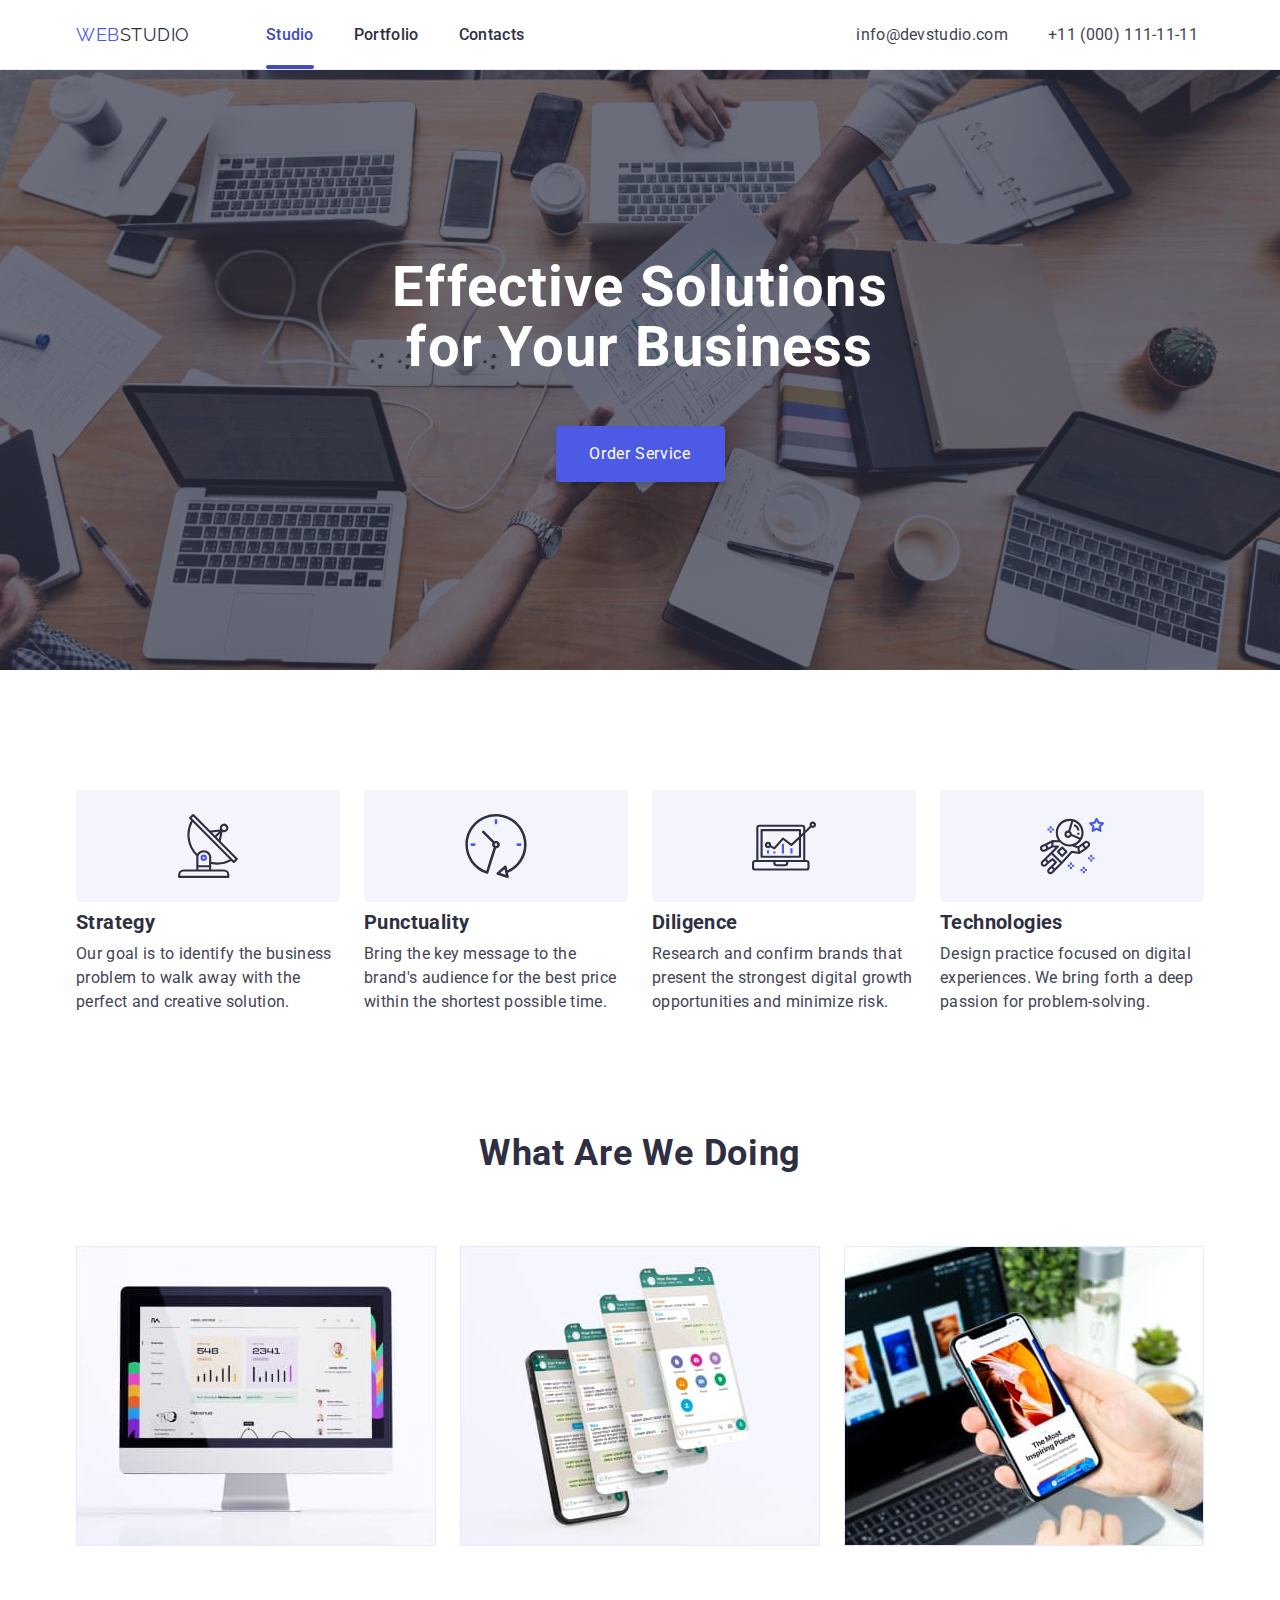
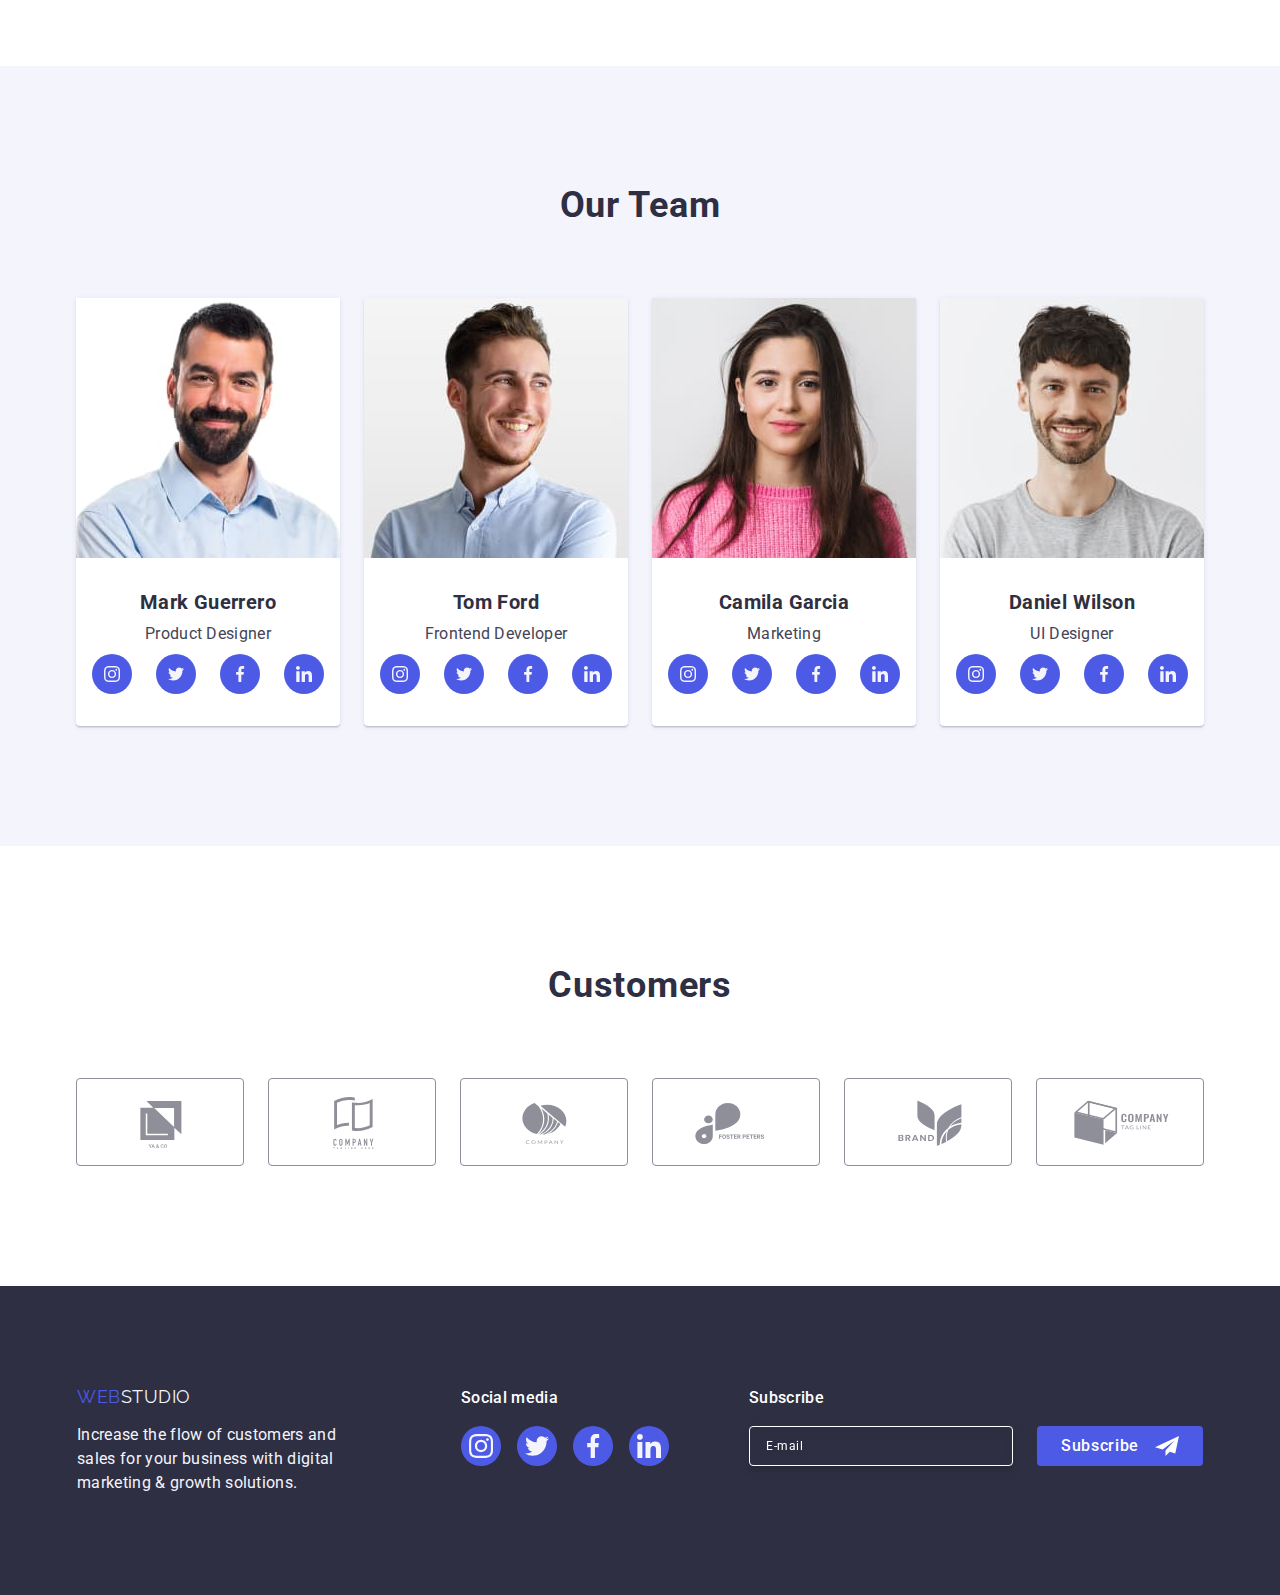
==== index.html @ f53c6451 "Initial commit" ====
<!DOCTYPE html>
<html lang="en">
  <head>
    <meta charset="UTF-8" />
    <meta http-equiv="X-UA-Compatible" content="IE=edge" />
    <meta name="viewport" content="width=device-width, initial-scale=1.0" />
    <title>Web-studio</title>
    <link rel="preconnect" href="https://fonts.googleapis.com" />
    <link rel="preconnect" href="https://fonts.gstatic.com" crossorigin />
    <link
      href="https://fonts.googleapis.com/css2?family=Raleway:wght@800&family=Roboto:wght@400;500;700;900&display=swap"
      rel="stylesheet"
    />
    <link
      rel="stylesheet"
      href="https://cdnjs.cloudflare.com/ajax/libs/modern-normalize/2.0.0/modern-normalize.min.css"
    />
    <link rel="stylesheet" href="./css/styles.css" />
    <link rel="stylesheet" href="./js/modal.js" />
  </head>

  <body>
    <!-- header -->
    <header class="page-header">
      <div class="container header-container">
        <nav class="menu">
          <a class="link logo" href="./index.html"
            >Web<span class="logo-part">Studio</span></a
          >
          <ul class="list navigation">
            <li>
              <a class="link menu-nav studio-line" href="./index.html"
                >Studio</a
              >
            </li>
            <li>
              <a class="link menu-nav" href="./portfolio.html">Portfolio</a>
            </li>
            <li><a class="link menu-nav" href="">Contacts</a></li>
          </ul>
        </nav>
        <address>
          <ul class="list contacts">
            <li>
              <a class="link contact-item" href="mailto:info@devstudio.com"
                >info@devstudio.com</a
              >
            </li>
            <li>
              <a class="link contact-item" href="tel:+110001111111">
                +11 (000) 111-11-11</a
              >
            </li>
          </ul>
        </address>
      </div>
    </header>

    <!-- main -->
    <main>
      <!-- section hero -->
      <section class="hero">
        <div class="container hero-container">
          <h1 class="hero-title">Effective Solutions for Your Business</h1>
          <button class="button" type="button" data-modal-open>
            Order Service
          </button>
        </div>
      </section>

      <!-- section 1 -->
      <section class="section">
        <div class="container">
          <h2 class="features-main-title" hidden>Features</h2>
          <ul class="list features-list">
            <li class="item">
              <div class="icon-features-list">
                <svg
                  class="icon-features"
                  width="64"
                  height="64"
                  aria-label="antenna"
                >
                  <use href="./images/icons.svg#icon-antenna"></use>
                </svg>
              </div>
              <h3 class="features-title">Strategy</h3>
              <p class="features-descr">
                Our goal is to identify the business problem to walk away with
                the perfect and creative solution.
              </p>
            </li>
            <li class="item">
              <div class="icon-features-list">
                <svg
                  class="icon-features"
                  width="64"
                  height="64"
                  aria-label="clock"
                >
                  <use href="./images/icons.svg#icon-clock"></use>
                </svg>
              </div>
              <h3 class="features-title">Punctuality</h3>
              <p class="features-descr">
                Bring the key message to the brand's audience for the best price
                within the shortest possible time.
              </p>
            </li>
            <li class="item">
              <div class="icon-features-list">
                <svg
                  class="icon-features"
                  width="64"
                  height="64"
                  aria-label="diagram"
                >
                  <use href="./images/icons.svg#icon-diagram"></use>
                </svg>
              </div>
              <h3 class="features-title">Diligence</h3>
              <p class="features-descr">
                Research and confirm brands that present the strongest digital
                growth opportunities and minimize risk.
              </p>
            </li>
            <li class="item">
              <div class="icon-features-list">
                <svg
                  class="icon-features"
                  width="64"
                  height="64"
                  aria-label="astronaut"
                >
                  <use href="./images/icons.svg#icon-astronaut"></use>
                </svg>
              </div>
              <h3 class="features-title">Technologies</h3>
              <p class="features-descr">
                Design practice focused on digital experiences. We bring forth a
                deep passion for problem-solving.
              </p>
            </li>
          </ul>
        </div>
      </section>

      <!-- section 2 -->
      <section class="wawd">
        <div class="container">
          <h2 class="wawd-title">What are we doing</h2>
          <ul class="list wawd-list">
            <li class="wawd-item">
              <img
                src="./images/wawd-1.jpg"
                alt="Desktop sites"
                width="360"
                height="300"
              />
            </li>
            <li class="wawd-item">
              <img
                src="./images/wawd-2.jpg"
                alt="Mobile applications"
                width="360"
                height="300"
              />
            </li>
            <li class="wawd-item">
              <img
                src="./images/wawd-3.jpg"
                alt="Mobile sites"
                width="360"
                height="300"
              />
            </li>
          </ul>
        </div>
      </section>

      <!-- section 3 -->
      <section class="our-team section">
        <div class="container">
          <h2 class="our-team-title">Our Team</h2>
          <ul class="list our-team-list">
            <li class="our-team-item">
              <img
                src="./images/ot-1.jpg"
                alt="Mark Guerrero"
                width="264"
                height="260"
              />
              <div class="our-team-card">
                <h3 class="our-team-name">Mark Guerrero</h3>
                <p class="our-team-work">Product Designer</p>
                <ul class="list our-team-networks">
                  <li class="our-team-networks-item">
                    <a class="our-team-networks-link" href="">
                      <svg
                        class="icon-our-team"
                        width="16"
                        height="16"
                        aria-label="instagram"
                      >
                        <use href="./images/icons.svg#icon-instagram"></use>
                      </svg>
                    </a>
                  </li>
                  <li class="our-team-networks-item">
                    <a class="our-team-networks-link" href="">
                      <svg
                        class="icon-our-team"
                        width="16"
                        height="16"
                        aria-label="twitter"
                      >
                        <use href="./images/icons.svg#icon-twitter"></use>
                      </svg>
                    </a>
                  </li>
                  <li class="our-team-networks-item">
                    <a class="our-team-networks-link" href="">
                      <svg
                        class="icon-our-team"
                        width="16"
                        height="16"
                        aria-label="facebook"
                      >
                        <use href="./images/icons.svg#icon-facebook"></use>
                      </svg>
                    </a>
                  </li>
                  <li class="our-team-networks-item">
                    <a class="our-team-networks-link" href="">
                      <svg
                        class="icon-our-team"
                        width="16"
                        height="16"
                        aria-label="linkedin"
                      >
                        <use href="./images/icons.svg#icon-linkedin"></use>
                      </svg>
                    </a>
                  </li>
                </ul>
              </div>
            </li>

            <li class="our-team-item">
              <img
                src="./images/ot-2.jpg"
                alt="Tom Ford"
                width="264"
                height="260"
              />
              <div class="our-team-card">
                <h3 class="our-team-name">Tom Ford</h3>
                <p class="our-team-work">Frontend Developer</p>
                <ul class="list our-team-networks">
                  <li class="our-team-networks-item">
                    <a class="our-team-networks-link" href="">
                      <svg
                        class="icon-our-team"
                        width="16"
                        height="16"
                        aria-label="instagram"
                      >
                        <use href="./images/icons.svg#icon-instagram"></use>
                      </svg>
                    </a>
                  </li>
                  <li class="our-team-networks-item">
                    <a class="our-team-networks-link" href="">
                      <svg
                        class="icon-our-team"
                        width="16"
                        height="16"
                        aria-label="twitter"
                      >
                        <use href="./images/icons.svg#icon-twitter"></use>
                      </svg>
                    </a>
                  </li>
                  <li class="our-team-networks-item">
                    <a class="our-team-networks-link" href="">
                      <svg
                        class="icon-our-team"
                        width="16"
                        height="16"
                        aria-label="facebook"
                      >
                        <use href="./images/icons.svg#icon-facebook"></use>
                      </svg>
                    </a>
                  </li>
                  <li class="our-team-networks-item">
                    <a class="our-team-networks-link" href="">
                      <svg
                        class="icon-our-team"
                        width="16"
                        height="16"
                        aria-label="linkedin"
                      >
                        <use href="./images/icons.svg#icon-linkedin"></use>
                      </svg>
                    </a>
                  </li>
                </ul>
              </div>
            </li>

            <li class="our-team-item">
              <img
                src="./images/ot-3.jpg"
                alt="Camila Garcia"
                width="264"
                height="260"
              />
              <div class="our-team-card">
                <h3 class="our-team-name">Camila Garcia</h3>
                <p class="our-team-work">Marketing</p>
                <ul class="list our-team-networks">
                  <li class="our-team-networks-item">
                    <a class="our-team-networks-link" href="">
                      <svg
                        class="icon-our-team"
                        width="16"
                        height="16"
                        aria-label="instagram"
                      >
                        <use href="./images/icons.svg#icon-instagram"></use>
                      </svg>
                    </a>
                  </li>
                  <li class="our-team-networks-item">
                    <a class="our-team-networks-link" href="">
                      <svg
                        class="icon-our-team"
                        width="16"
                        height="16"
                        aria-label="twitter"
                      >
                        <use href="./images/icons.svg#icon-twitter"></use>
                      </svg>
                    </a>
                  </li>
                  <li class="our-team-networks-item">
                    <a class="our-team-networks-link" href="">
                      <svg
                        class="icon-our-team"
                        width="16"
                        height="16"
                        aria-label="facebook"
                      >
                        <use href="./images/icons.svg#icon-facebook"></use>
                      </svg>
                    </a>
                  </li>
                  <li class="our-team-networks-item">
                    <a class="our-team-networks-link" href="">
                      <svg
                        class="icon-our-team"
                        width="16"
                        height="16"
                        aria-label="linkedin"
                      >
                        <use href="./images/icons.svg#icon-linkedin"></use>
                      </svg>
                    </a>
                  </li>
                </ul>
              </div>
            </li>

            <li class="our-team-item">
              <img
                src="./images/ot-4.jpg"
                alt="Daniel Wilson"
                width="264"
                height="260"
              />
              <div class="our-team-card">
                <h3 class="our-team-name">Daniel Wilson</h3>
                <p class="our-team-work">UI Designer</p>
                <ul class="list our-team-networks">
                  <li class="our-team-networks-item">
                    <a class="our-team-networks-link" href="">
                      <svg
                        class="icon-our-team"
                        width="16"
                        height="16"
                        aria-label="instagram"
                      >
                        <use href="./images/icons.svg#icon-instagram"></use>
                      </svg>
                    </a>
                  </li>
                  <li class="our-team-networks-item">
                    <a class="our-team-networks-link" href="">
                      <svg
                        class="icon-our-team"
                        width="16"
                        height="16"
                        aria-label="twitter"
                      >
                        <use href="./images/icons.svg#icon-twitter"></use>
                      </svg>
                    </a>
                  </li>
                  <li class="our-team-networks-item">
                    <a class="our-team-networks-link" href="">
                      <svg
                        class="icon-our-team"
                        width="16"
                        height="16"
                        aria-label="facebook"
                      >
                        <use href="./images/icons.svg#icon-facebook"></use>
                      </svg>
                    </a>
                  </li>
                  <li class="our-team-networks-item">
                    <a class="our-team-networks-link" href="">
                      <svg
                        class="icon-our-team"
                        width="16"
                        height="16"
                        aria-label="linkedin"
                      >
                        <use href="./images/icons.svg#icon-linkedin"></use>
                      </svg>
                    </a>
                  </li>
                </ul>
              </div>
            </li>
          </ul>
        </div>
      </section>

      <!-- Section 4 -->
      <section class="section">
        <div class="container">
          <h2 class="customers-title">Customers</h2>
          <ul class="customers-list list">
            <li class="customers-item">
              <a class="customers-link" href="">
                <svg
                  class="customer-icon"
                  width="104"
                  height="56"
                  aria-label="Customers logo"
                >
                  <use href="./images/icons.svg#icon-logo-1"></use>
                </svg>
              </a>
            </li>
            <li class="customers-item">
              <a class="customers-link" href="">
                <svg
                  class="customer-icon"
                  width="104"
                  height="56"
                  aria-label="Customers logo"
                >
                  <use href="./images/icons.svg#icon-logo-2"></use>
                </svg>
              </a>
            </li>
            <li class="customers-item">
              <a class="customers-link" href="">
                <svg
                  class="customer-icon"
                  width="104"
                  height="56"
                  aria-label="Customers logo"
                >
                  <use href="./images/icons.svg#icon-logo-3"></use>
                </svg>
              </a>
            </li>
            <li class="customers-item">
              <a class="customers-link" href="">
                <svg
                  class="customer-icon"
                  width="104"
                  height="56"
                  aria-label="Customers logo"
                >
                  <use href="./images/icons.svg#icon-logo-4"></use>
                </svg>
              </a>
            </li>
            <li class="customers-item">
              <a class="customers-link" href="">
                <svg
                  class="customer-icon"
                  width="104"
                  height="56"
                  aria-label="Customers logo"
                >
                  <use href="./images/icons.svg#icon-logo-5"></use>
                </svg>
              </a>
            </li>
            <li class="customers-item">
              <a class="customers-link" href="">
                <svg
                  class="customer-icon"
                  width="104"
                  height="56"
                  aria-label="Customers logo"
                >
                  <use href="./images/icons.svg#icon-logo-6"></use>
                </svg>
              </a>
            </li>
          </ul>
        </div>
      </section>
    </main>

    <!-- footer -->
    <footer class="footer">
      <div class="footer-container">
        <div class="logo-container">
          <a class="link logo" href="./index.html"
            >Web<span class="logo-part-footer">Studio</span></a
          >
          <p class="footer-descr">
            Increase the flow of customers and sales for your business with
            digital marketing & growth solutions.
          </p>
        </div>
        <div>
          <p class="social">Social media</p>
          <ul class="list footer-networks">
            <li class="footer-item">
              <a class="footer-link" href="">
                <svg
                  class="icon-footer"
                  width="24"
                  height="24"
                  aria-label="instagram"
                >
                  <use href="./images/icons.svg#icon-instagram"></use>
                </svg>
              </a>
            </li>
            <li class="footer-item">
              <a class="footer-link" href="">
                <svg
                  class="icon-footer"
                  width="24"
                  height="24"
                  aria-label="twitter"
                >
                  <use href="./images/icons.svg#icon-twitter"></use>
                </svg>
              </a>
            </li>
            <li class="footer-item">
              <a class="footer-link" href="">
                <svg
                  class="icon-footer"
                  width="24"
                  height="24"
                  aria-label="facebook"
                >
                  <use href="./images/icons.svg#icon-facebook"></use>
                </svg>
              </a>
            </li>
            <li class="footer-item">
              <a class="footer-link" href="">
                <svg
                  class="icon-footer"
                  width="24"
                  height="24"
                  aria-label="linkedin"
                >
                  <use href="./images/icons.svg#icon-linkedin"></use>
                </svg>
              </a>
            </li>
          </ul>
        </div>

        <div class="modal-field">
          <p class="footer-text">Subscribe</p>
          <form class="footer-form">
            <label class="footer-label" for="footer-email">
              <input
                type="email"
                name="footer-email"
                class="footer-input"
                id="footer-email"
                placeholder="E-mail"
              />
            </label>
            <button type="submit" class="footer-btn">
              Subscribe
              <svg class="submit-icon" width="24" height="24">
                <use href="./images/icons.svg#icon-frame"></use>
              </svg>
            </button>
          </form>
        </div>
      </div>
    </footer>

    <div class="backdrop is-hidden" data-modal>
      <div class="modal">
        <button type="button" class="close-button" data-modal-close>
          <svg class="closing-modal" width="8" height="8">
            <use href="./images/icons.svg#icon-closeblack"></use>
          </svg>
        </button>
        <p class="modal-title">Leave your contacts and we will call you back</p>
        <form class="modal-form">
          <div class="modal-field">
            <label for="user-name" class="modal-label">Name</label>
            <div class="input-wrap">
              <input
                type="text"
                name="user-name"
                class="modal-input"
                id="user-name"
              />
              <svg class="input-icon" width="18" height="24">
                <use href="./images/icons.svg#icon-person"></use>
              </svg>
            </div>
          </div>
          <div class="modal-field">
            <label for="modal-tel" class="modal-label">Phone</label>
            <div class="input-wrap">
              <input
                type="tel"
                name="modal-tel"
                class="modal-input"
                id="modal-tel"
              />
              <svg class="input-icon" width="18" height="24">
                <use href="./images/icons.svg#icon-phone"></use>
              </svg>
            </div>
          </div>
          <div class="modal-field">
            <label for="modal-email" class="modal-label">Email</label>
            <div class="input-wrap">
              <input
                type="email"
                name="modal-email"
                class="modal-input"
                id="modal-email"
              />
              <svg class="input-icon" width="18" height="24">
                <use href="./images/icons.svg#icon-email"></use>
              </svg>
            </div>
          </div>
          <div class="modal-textarea">
            <label for="user-comment" class="modal-label">Comment</label>
            <textarea
              name="user-comment"
              id="user-comment"
              placeholder="Text input"
              class="modal-text"
            ></textarea>
          </div>
          <div class="modal-policy">
            <input
              type="checkbox"
              name="user-privacy"
              id="user-privacy"
              class="modal-check visually-hidden"
              value="true"
            />
            <label for="user-privacy" class="check-text"
              ><span class="check-span">
                <svg class="check-icon" width="10" height="8">
                  <use href="./images/icons.svg#icon-vector"></use></svg></span
              >I accept the terms and conditions of the&nbsp;
              <a class="check-link" href="">Privacy Policy</a></label
            >
          </div>
          <button class="modal-btn" type="submit">Send</button>
        </form>
      </div>
    </div>
    <script src="./js/modal.js"></script>
  </body>
</html>
---- css/styles.css ----
:root {
    --accent-color-text: #4D5AE5;
    --second-accent-color-text: #404BBF;
    --main-color-text: #434455;
    --second-color-text: #2E2F42;
    --third-accent-color: #f4f4fd;
    --icon-color: #8e8f99;
    --transition: 250ms cubic-bezier(0.4, 0, 0.2, 1);
    
}

body {
    font-family: 'Roboto', sans-serif;
    font-size: 16px;
    color: var(--main-color-text);
    background-color: #FFFFFF;
}

h1,
h2,
h3,
h4,
p {
    margin-top: 0;
    margin-bottom: 0;
}

ul,
ol {
    margin-top: 0;
    margin-bottom: 0;
    padding-left: 0;

}

img {
    display: block;
}

.list {
    list-style: none;
}

.link {
    text-decoration: none;
}

.visually-hidden {
    position: absolute;
    width: 1px;
    height: 1px;
    margin: -1px;
    border: 0;
    padding: 0;

    white-space: nowrap;
    clip-path: inset(100%);
    clip: rect(0 0 0 0);
    overflow: hidden;
}

.container {
    width: 1158px;
    margin-left: auto;
    margin-right: auto;
    padding: 0 15px;
}

.section {
    padding: 120px 0;
}


/* ====================================== HEADER =========================================== */
.page-header {
    border-bottom: 1px solid #E7E9FC;
    box-shadow: 0px 2px 1px rgba(46, 47, 66, 0.08), 0px 1px 1px rgba(46, 47, 66, 0.16), 0px 1px 6px rgba(46, 47, 66, 0.08);
}

.header-container {
    display: flex;
    align-items: center;

}

.menu {
    display: flex;
    align-items: center;
}


.logo {
    padding: 24px 0;
    margin-right: 76px;
    font-family: 'Raleway', sans-serif;
    color: var(--accent-color-text);
    font-size: 18px;
    line-height: 1.17;
    letter-spacing: 0.03em;
    text-transform: uppercase;
}

.logo-part {
    color: var(--second-color-text);
}

.navigation {
    display: flex;
    align-items: center;
    gap: 40px;
    margin-right: 332px;
}

.menu-nav {
    padding: 24px 0;
    font-weight: 500;
    line-height: 1.5;
    letter-spacing: 0.02em;
    color: var(--second-color-text);
    transition: color var(--transition);
}

.menu-nav:hover,
.menu-nav:focus {
    color: var(--second-accent-color-text);
}

.studio-line {
    position: relative;
    color: var(--second-accent-color-text);
}

.studio-line::after {
    content: '';
    position: absolute;
    width: 48px;
    height: 4px;
    left: 0px;
    top: 64px;
    background: var(--second-accent-color-text);
    border-radius: 2px;
    bottom: -1px;
}

.portfolio-line {
    position: relative;
    color: var(--second-accent-color-text);
}

.portfolio-line::after {
    content: '';
    position: absolute;
    width: 66px;
    height: 4px;
    left: 0px;
    top: 64px;
    background: var(--second-accent-color-text);
    border-radius: 2px;
    bottom: -1px;
}

.contacts {
    display: flex;
    align-items: center;
    font-style: normal;
    gap: 40px;
}

.contact-item {
    line-height: 1.5;
    letter-spacing: 0.02em;
    color: inherit;
    transition: color var(--transition);
}

.contact-item:hover,
.contact-item:focus {
    color: var(--second-accent-color-text);
}

/* ===================================== MAIN ===================================*/

.hero {
    background-color: var(--second-color-text);
    background-image: linear-gradient(rgba(46, 47, 66, 0.7), rgba(46, 47, 66, 0.7)), url('../images/people-office.jpg');
    text-align: center;
    padding: 188px 0;
    max-width: 1440px;
    background-repeat: no-repeat;
    background-position: center;
    background-size: cover;
}


.hero-title {
    max-width: 496px;
    margin-right: auto;
    margin-left: auto;
    margin-bottom: 48px;
    font-size: 56px;
    line-height: 1.07;
    text-align: center;
    letter-spacing: 0.02em;
    color: #FFFFFF;
}

.button {
    display: block;
    margin-right: auto;
    margin-left: auto;
    min-width: 169px;
    padding: 16px 32px;
    border: none;
    box-shadow: 0px 4px 4px rgba(0, 0, 0, 0.15);
    border-radius: 4px;
    font-family: 'Roboto', sans-serif;
    font-size: inherit;
    line-height: 1.5;
    letter-spacing: 0.04em;
    color: #FFFFFF;
    background-color: var(--accent-color-text);
    cursor: pointer;
    transition: background-color var(--transition);
}

.button:hover,
.button:focus {
    background-color: var(--second-accent-color-text);
}

/* Section 1 */

.features-list {
    display: flex;
    gap: 24px;
}

.icon-features-list {
    display: flex;
    justify-content: center;
    align-items: center;
    width: 264px;
    height: 112px;
    margin-bottom: 8px;
    background: var(--third-accent-color);
    border-radius: 4px;
}


.features-list > .item {
    width: calc((100% - 72px) / 4);
}
.features-title {
    margin-bottom: 8px;
    font-size: 20px;
    line-height: 1.2;
    letter-spacing: 0.02em;
    color: var(--second-color-text)
}

.features-descr {
    line-height: 1.5;
    letter-spacing: 0.02em;
    color: var(--main-color-text);
}

/* Section 2 */

.wawd {
    padding-bottom: 120px;
}

.wawd-list {
    display: flex;
    gap: 24px;
}

.wawd-item {
    width: calc((100% - 48px) / 3);
}

.wawd-title {
    margin-bottom: 72px;
    color: var(--second-color-text);
    font-size: 36px;
    line-height: 1.11;
    text-align: center;
    letter-spacing: 0.02em;
    text-transform: capitalize;
}

/* Section 3 */

.our-team-list {
    display: flex;
    gap: 24px;
}

.our-team {
    background: var(--third-accent-color);
}

.our-team-title {
    margin-bottom: 72px;
    font-size: 36px;
    line-height: 1.11;
    text-align: center;
    letter-spacing: 0.02em;
    text-transform: capitalize;
    color: var(--second-color-text);
}

.our-team-item {
    width: calc((100% - 72px) / 4);
    background-color: #FFFFFF;
    box-shadow: 0px 1px 6px rgba(46, 47, 66, 0.08), 0px 1px 1px rgba(46, 47, 66, 0.16), 0px 2px 1px rgba(46, 47, 66, 0.08);
    border-radius: 0px 0px 4px 4px;
}

.our-team-name {
    margin-bottom: 8px;
    font-size: 20px;
    line-height: 1.2;
    text-align: center;
    letter-spacing: 0.02em;
    color: var(--second-color-text);
}

.our-team-work {
    margin-bottom: 8px;
    line-height: 1.5;
    text-align: center;
    letter-spacing: 0.02em;
    color: var(--main-color-text);
}

.our-team-card {
    padding: 32px 0;
}

.our-team-networks {
    display: flex;
    justify-content: center;
    gap: 24px;
}

.our-team-networks-link {
    display: flex;
    justify-content: center;
    align-items: center;
    width: 40px;
    height: 40px;
    background: var(--accent-color-text);
    border-radius: 50%;
    transition: background-color var(--transition);
}

.our-team-networks-link:hover, .our-team-networks-link:focus {
    background-color: var(--second-accent-color-text);
}

.icon-our-team {
    fill: var(--third-accent-color);
}

/* Section 4 */

.customers-title {
    margin-bottom: 72px;
    font-weight: 700;
    font-size: 36px;
    line-height: 1.11;
    text-align: center;
    letter-spacing: 0.02em;
    text-transform: capitalize;
    color: var(--second-color-text);
}

.customers-list {
    display: flex;
    gap: 24px;
}

.customers-link {
    display: flex;
    justify-content: center;
    align-items: center;
    width: 168px;
    height: 88px;
    border: 1px solid #8E8F99;
    border-radius: 4px;
    color: var(--icon-color);
    transition: border-color 250ms cubic-bezier(0.4, 0, 0.2, 1), color 250ms cubic-bezier(0.4, 0, 0.2, 1);
}

.customers-link:hover, .customers-link:focus {
    border-color: var(--second-accent-color-text);
    color: var(--second-accent-color-text);
}

.customer-icon {
    fill: currentColor;
}




/* Portfolio-main */

.examples {
    padding-top: 96px;
    padding-bottom: 120px;
}

.filter-list {
    display: flex;
    margin-bottom: 72px;
    justify-content: center;
    align-items: center;
    gap: 24px;
}

.portfolio-filter {
    padding: 12px 24px;
    border: 1px solid #E7E9FC;
    border-radius: 4px;
    background: var(--third-accent-color);
    font-family: 'Roboto', sans-serif;
    text-align: center;
    font-weight: 500;
    font-size: 16px;
    line-height: 1.5;
    letter-spacing: 0.04em;
    color: var(--accent-color-text);
    cursor: pointer;
    transition: color 250ms cubic-bezier(0.4, 0, 0.2, 1),
        background-color 250ms cubic-bezier(0.4, 0, 0.2, 1),
        border-color 250ms cubic-bezier(0.4, 0, 0.2, 1),
        box-shadow 250ms cubic-bezier(0.4, 0, 0.2, 1);
}

.portfolio-filter:hover,
.portfolio-filter:focus {
    background-color: var(--second-accent-color-text);
    box-shadow: 0px 3px 1px rgba(0, 0, 0, 0.1), 0px 2px 1px rgba(0, 0, 0, 0.08), 0px 2px 2px rgba(0, 0, 0, 0.12);
    color: #FFFFFF;
    border: 1px solid transparent;
}


.examples-list {
    padding: 0;
    margin: 0;
    display: flex;
    flex-wrap: wrap;

    column-gap: 24px;
    row-gap: 48px;
}

.examples-item {
    flex-basis: calc((100% - 48px) / 3);
}

.examples-item > a {
    display: block;
    transition: box-shadow 250ms cubic-bezier(0.4, 0, 0.2, 1);
}

.examples-item > a:hover, .examples-item > a:focus {
    box-shadow: 0px 1px 6px rgba(46, 47, 66, 0.08), 0px 1px 1px rgba(46, 47, 66, 0.16), 0px 2px 1px rgba(46, 47, 66, 0.08);
}


.card {
    padding: 32px 16px;
    border-bottom: 1px solid #E7E9FC;
    border-right: 1px solid #E7E9FC;
    border-left: 1px solid #E7E9FC;
}


.examles-title {
    margin-bottom: 8px;
    font-size: 20px;
    line-height: 1.2;
    letter-spacing: 0.02em;
    color: var(--second-color-text);
}

.examples-descr {
    font-size: 16px;
    line-height: 1.5;
    letter-spacing: 0.02em;
    color: var(--main-color-text)
}

.cover-item {
    position: relative;
    overflow: hidden;    
}

.cover-item:hover .examples-cover-text {
    transform: translateY(0%);
}

.examples-item > a:focus .examples-cover-text {
    transform: translateY(0%);
}

.examples-cover-text {
    position: absolute;
    width: 100%;
    height: 100%;
    top: 0;
    padding: 40px 32px;
    background-color: var(--accent-color-text);
    font-weight: 400;
    font-size: 16px;
    line-height: 24px;
    letter-spacing: 0.02em;
    color: var(--third-accent-color);
    transform: translateY(100%);
    transition: transform 250ms cubic-bezier(0.4, 0, 0.2, 1);
}

/* .examples-cover-text:hover {
    transform: translateY(0%);
}

.examples-cover-text:focus {
    transform: translateY(0%);
} */


/* =================================== FOOTER =========================================*/

.footer-container {
    display: flex;
    align-items: baseline;
    justify-content: center;
    
}

.logo-container {
    margin-right: 120px;
}

.footer {
    background-color: var(--second-color-text);
    padding-top: 100px;
    padding-bottom: 100px;
}

.footer .logo {
    display: inline-block;
    margin-bottom: 16px;
    padding: 0;
}

.logo-part-footer {
    color: var(--third-accent-color);
}

.footer-descr {
    max-width: 264px;
    line-height: 1.5;
    letter-spacing: 0.02em;
    color: var(--third-accent-color);
}

.social {
    margin-bottom: 16px;
    font-weight: 500;
    font-size: 16px;
    line-height: 1.5;
    letter-spacing: 0.02em;
    color: #FFFFFF;
}

.footer-networks {
    display: flex;
    gap: 16px;
}

.footer-link {
    display: flex;
    justify-content: center;
    align-items: center;
    width: 40px;
    height: 40px;
    background: var(--accent-color-text);
    border-radius: 50%;
    transition: background-color 250ms cubic-bezier(0.4, 0, 0.2, 1);
}

.footer-link:hover, .footer-link:focus {
    background-color: #31d0aa;
}

.icon-footer {
    fill: var(--third-accent-color);
}

.footer-form {
    margin-left: 80px;
    display: flex;
    justify-content: center;
    align-items: center;
    gap: 24px;
}

.footer-text {
    display: block;
    margin-left: 80px;
    margin-bottom: 16px;
    color: #FFFFFF;
    font-weight: 500;
    line-height: 1.5;
    letter-spacing: 0.32px;
}

.footer-input {
    width: 264px;
    height: 40px;
    border-radius: 4px;
    border: 1px solid var(--white, #FFF);
    box-shadow: 0px 4px 4px 0px rgba(0, 0, 0, 0.15);
    background-color: transparent;
    padding-left: 16px;
    position: relative;

    font-size: 12px;
    line-height: 1.5;
    letter-spacing: 0.04em;
    filter: drop-shadow(0px 4px 4px rgba(0, 0, 0, 0.15));
    color: #ffffff;
    outline: transparent;
}

.footer-input::placeholder {
    font-size: 12px;
    font-family: Roboto;
    line-height: 2;
    letter-spacing: 0.48px;
    color: #ffffff;
    position: absolute;
    top: 50%;
    transform: translateY(-50%);
}

.footer-btn {
    min-width: 165px;
    height: 40px;
    padding: 8px 24px;
    background-color: var(--accent-color-text);
    border-radius: 4px;
    border: none;
    cursor: pointer;

    color: #FFFFFF;
    text-align: center;
    font-family: Roboto, sans-serif;
    font-weight: 500;
    line-height: 1.5;
    letter-spacing: 0.64px;

    display: inline-flex;
    justify-content: center;
    align-items: center;
    transition: background-color 250ms cubic-bezier(0.4, 0, 0.2, 1);
}

.footer-btn:hover, .footer-btn:focus {
    background-color: var(--second-accent-color-text);
}

.submit-icon {
    margin-left: 16px;
}

/*=========================================== MODAL ================================================*/

.backdrop {
    position: fixed;
    top: 0;
    width: 100%;
    height: 100%;
    background-color: rgba(46, 47, 66, 0.4);
    transition: visibility var(--transition), opacity var(--transition);
}

.is-hidden {
    visibility: hidden;
    opacity: 0;
    pointer-events: none;
}


.modal {
    position: absolute;
    top: 50%;
    left: 50%;
    transform: translate(-50%, -50%) scale(1);
    transition: transform var(--transition);
    width: 408px;
    min-height: 584px;
    background-color: #FCFCFC;
    box-shadow: 0px 1px 1px rgba(0, 0, 0, 0.14), 0px 1px 3px rgba(0, 0, 0, 0.12), 0px 2px 1px rgba(0, 0, 0, 0.2);
    border-radius: 4px;
    padding: 72px 24px 24px 24px;
}

.backdrop.is-hidden .modal {
    transform: translate(-50%, -50%) scale(0);
}

.close-button {
    position: absolute;
    width: 24px;
    height: 24px;
    top: 24px;
    right: 24px;
    display: flex;
    align-items: center;
    justify-content: center;
    background-color: #E7E9FC;
    border: 1px solid rgba(0, 0, 0, 0.1);
    border-radius: 50%;
    padding: 0;
    margin-left: 360px;
    cursor: pointer;
    transition: background-color 250ms cubic-bezier(0.4, 0, 0.2, 1), border 250ms cubic-bezier(0.4, 0, 0.2, 1);
}

.close-button:hover, .close-button:focus {
    background-color: var(--second-accent-color-text);
    border: none;
}

.closing-modal {
    transition: fill 250ms cubic-bezier(0.4, 0, 0.2, 1);
}

.close-button:hover, .close-button:focus .closing-modal {
    fill: #ffffff;
}


.modal-field {
    margin-bottom: 8px;
}

.modal-title {
    color: var(--second-color-text);
    text-align: center;
    font-weight: 500;
    line-height: 1.5;
    letter-spacing: 0.32px;
    margin-bottom: 16px;
}

.modal-label {
    display: block;
    margin-bottom: 4px;
    font-size: 12px;
    line-height: 1.17;
    letter-spacing: 0.48px;
    color: var(--icon-color);
}

.modal-input {
    width: 360px;
    height: 40px;
    border-radius: 4px;
    border: 1px solid rgba(46, 47, 66, 0.40);
    background-color: transparent;
    padding-left: 38px;
    outline: transparent;
    transition: border-color 250ms cubic-bezier(0.4, 0, 0.2, 1);
}

.modal-input:focus, .modal-text:focus {
    border-color: var(--accent-color-text);
}

.modal-input:focus + .input-icon {
    fill: var(--accent-color-text);
}

.input-wrap {
    position: relative;
}

.input-icon {
    position: absolute;
    left: 16px;
    top: 50%;
    transform: translateY(-50%);
    transition: fill 250ms cubic-bezier(0.4, 0, 0.2, 1);
}

.modal-textarea {
    margin-bottom: 16px;
}

.modal-text {
    width: 360px;
    height: 120px;
    border-radius: 4px;
    border: 1px solid rgba(46, 47, 66, 0.40);
    background-color: transparent;
    padding: 8px 16px;
    resize: none;
    outline: transparent;
    transition: border-color 250ms cubic-bezier(0.4, 0, 0.2, 1);

    font-size: 12px;
    line-height: 1.17;
    letter-spacing: 0.04em;
    color: rgba(46, 47, 66, 0.4);
    
}

.modal-text::placeholder {
    font-size: 12px;
    line-height: 1.16;
    letter-spacing: 0.48px;
    color: rgba(46, 47, 66, 0.40);
}

.modal-policy {
    margin-bottom: 24px;
    
}

.check-text {
    font-size: 12px;
    line-height: 1.17;
    letter-spacing: 0.48px;
    color: var(--icon-color);
}

.check-text a {
    color: var(--accent-color-text);
}


.check-text span {
    width: 16px;
    height: 16px;
    border-radius: 2px;
    border: 1px solid rgba(46, 47, 66, 0.40);
    margin-right: 8px;
    display: inline-flex;
    align-items: center;
    justify-content: center;
    fill: transparent;
    transition: background-color 250ms cubic-bezier(0.4, 0, 0.2, 1), border 250ms cubic-bezier(0.4, 0, 0.2, 1), fill 250ms cubic-bezier(0.4, 0, 0.2, 1);
}


.modal-check:checked + .check-text span {
    background-color: var(--second-accent-color-text);
    border: none;
    fill: #F4F4FD;
}

.modal-btn {
    padding: 16px 84px;
    font-size: 16px;
    font-family: Roboto, sans-serif;
    font-weight: 500;
    line-height: 1.5;
    letter-spacing: 0.64px;
    text-align: center;
    color: #FFFFFF;
    cursor: pointer;

    display: block;
    min-width: 169px;
    margin-left: auto;
    margin-right: auto;
    border-radius: 4px;
    border: none;
    background-color: var(--accent-color-text);
    box-shadow: 0px 4px 4px 0px rgba(0, 0, 0, 0.15);
    transition: background-color 250ms cubic-bezier(0.4, 0, 0.2, 1);
}

.modal-btn:hover, .modal-btn:focus {
    background-color: var(--second-accent-color-text);
}
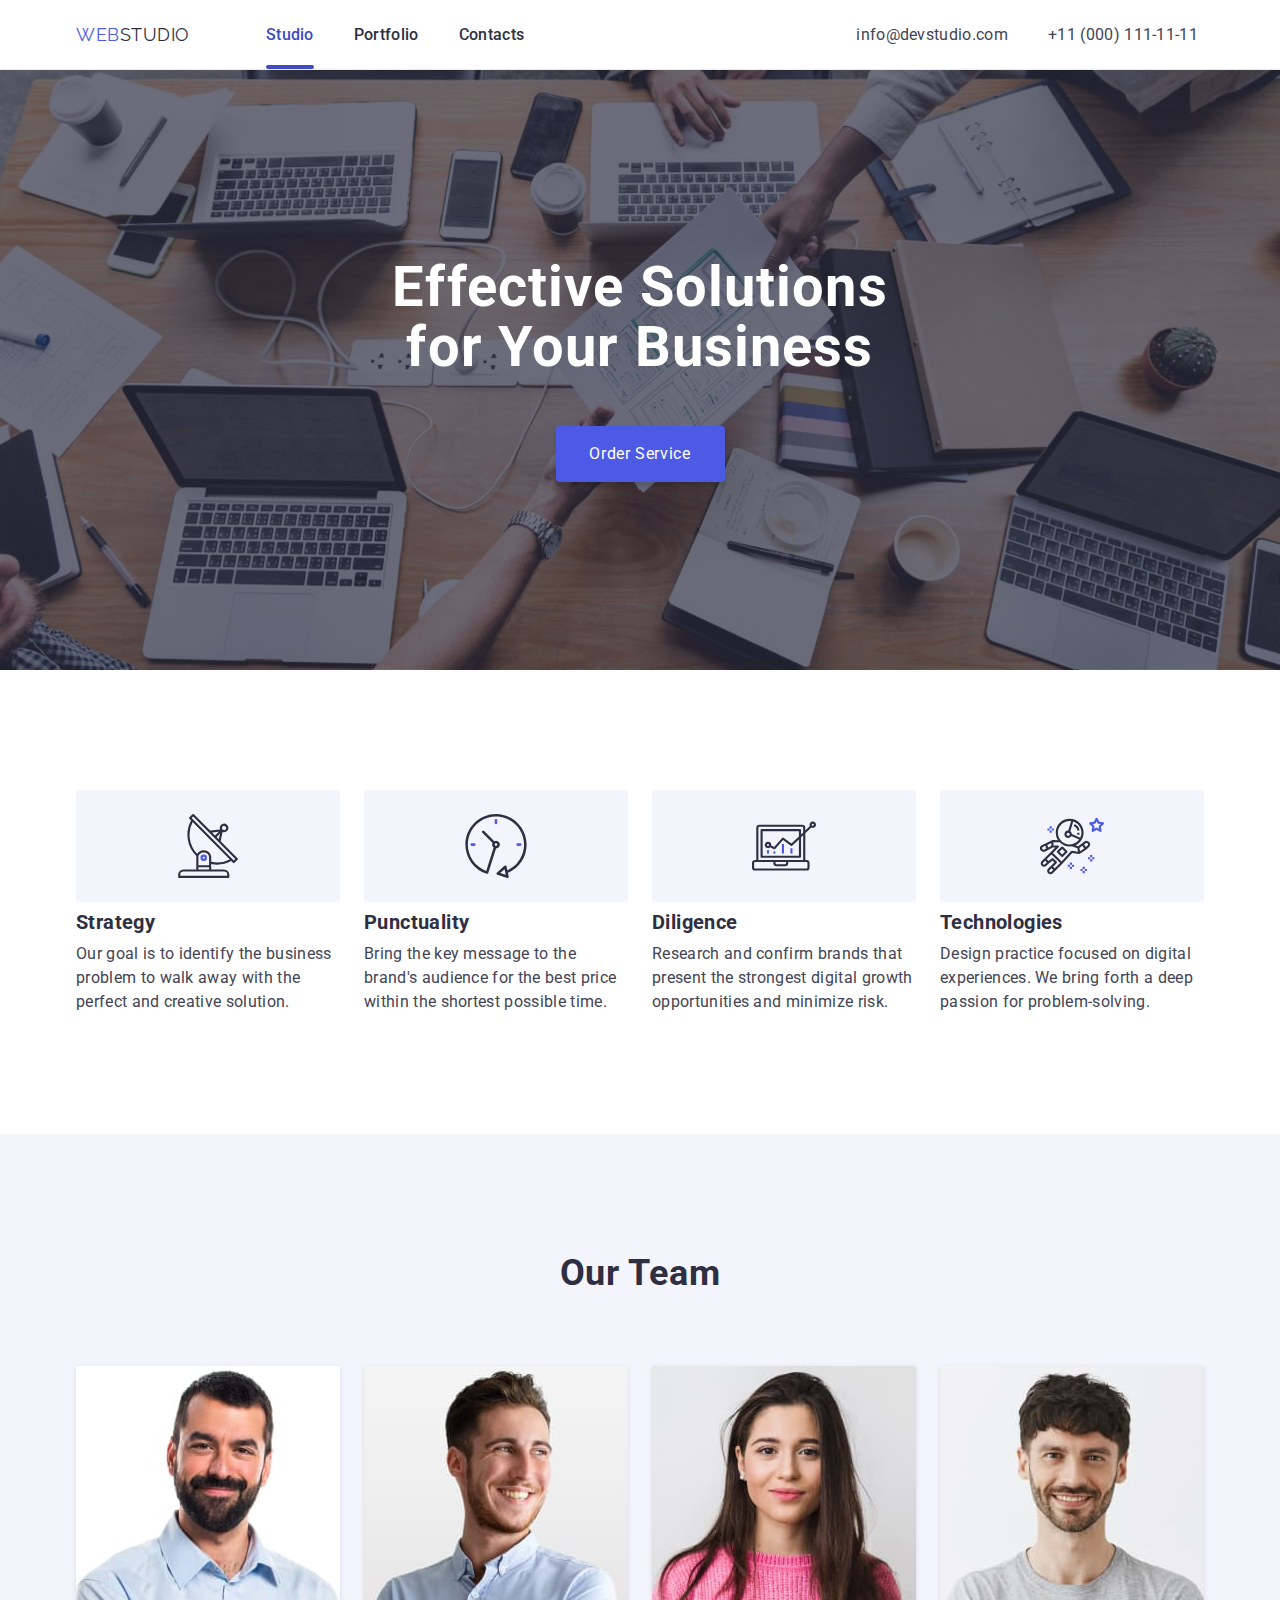
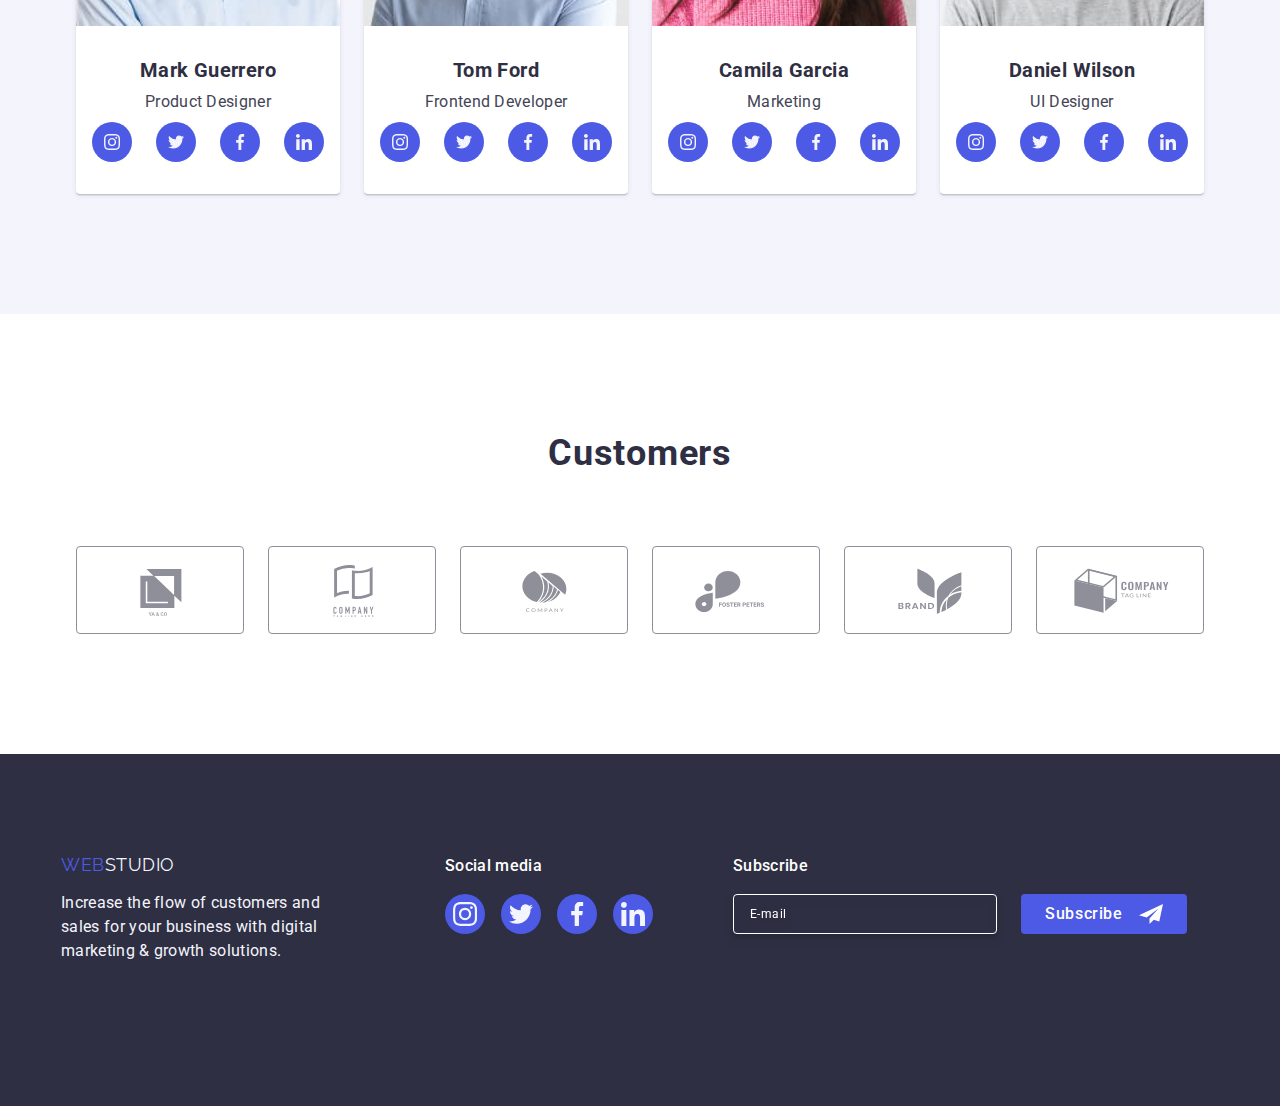
==== commit ad6ee393: "Update index.html" ====
--- a/index.html
+++ b/index.html
@@ -609,6 +609,7 @@
       </div>
     </footer>
 
+    <!-- Modal -->
     <div class="backdrop is-hidden" data-modal>
       <div class="modal">
         <button type="button" class="close-button" data-modal-close>
--- a/css/styles.css
+++ b/css/styles.css
@@ -60,10 +60,11 @@
 }
 
 .container {
-    width: 1158px;
+    max-width: 320px;
+    padding-left: 16px;
+    padding-right: 16px;
     margin-left: auto;
     margin-right: auto;
-    padding: 0 15px;
 }
 
 .section {
@@ -232,7 +233,8 @@
 
 .features-list {
     display: flex;
-    gap: 24px;
+    gap: 72px;
+    flex-wrap: wrap;
 }
 
 .icon-features-list {
@@ -244,18 +246,20 @@
     margin-bottom: 8px;
     background: var(--third-accent-color);
     border-radius: 4px;
+    display: none;
 }
 
 
 .features-list > .item {
-    width: calc((100% - 72px) / 4);
+    width: 100%;
 }
 .features-title {
     margin-bottom: 8px;
-    font-size: 20px;
+    font-size: 36px;
     line-height: 1.2;
     letter-spacing: 0.02em;
-    color: var(--second-color-text)
+    color: var(--second-color-text);
+    text-align: center;
 }
 
 .features-descr {
@@ -268,6 +272,7 @@
 
 .wawd {
     padding-bottom: 120px;
+    display: none;
 }
 
 .wawd-list {
@@ -293,7 +298,9 @@
 
 .our-team-list {
     display: flex;
-    gap: 24px;
+    gap: 72px;
+    flex-wrap: wrap;
+    justify-content: center;
 }
 
 .our-team {
@@ -311,7 +318,7 @@
 }
 
 .our-team-item {
-    width: calc((100% - 72px) / 4);
+    width: 264px;
     background-color: #FFFFFF;
     box-shadow: 0px 1px 6px rgba(46, 47, 66, 0.08), 0px 1px 1px rgba(46, 47, 66, 0.16), 0px 2px 1px rgba(46, 47, 66, 0.08);
     border-radius: 0px 0px 4px 4px;
@@ -378,14 +385,17 @@
 
 .customers-list {
     display: flex;
-    gap: 24px;
+    flex-wrap: wrap;
+    column-gap: 16px;
+    row-gap: 72px;
+    justify-content: center;
 }
 
 .customers-link {
     display: flex;
     justify-content: center;
     align-items: center;
-    width: 168px;
+    width: 190px;
     height: 88px;
     border: 1px solid #8E8F99;
     border-radius: 4px;
@@ -524,26 +534,21 @@
     transition: transform 250ms cubic-bezier(0.4, 0, 0.2, 1);
 }
 
-/* .examples-cover-text:hover {
-    transform: translateY(0%);
-}
-
-.examples-cover-text:focus {
-    transform: translateY(0%);
-} */
-
 
 /* =================================== FOOTER =========================================*/
 
 .footer-container {
     display: flex;
+    flex-wrap: wrap;
     align-items: baseline;
     justify-content: center;
+    margin-left: auto;
+    margin-right: auto;
     
 }
 
 .logo-container {
-    margin-right: 120px;
+    margin-bottom: 72px;
 }
 
 .footer {
@@ -553,8 +558,10 @@
 }
 
 .footer .logo {
-    display: inline-block;
+    display: block;
+    text-align: center;
     margin-bottom: 16px;
+    margin-right: 0;
     padding: 0;
 }
 
@@ -576,11 +583,13 @@
     line-height: 1.5;
     letter-spacing: 0.02em;
     color: #FFFFFF;
+    text-align: center;
 }
 
 .footer-networks {
     display: flex;
     gap: 16px;
+    margin-bottom: 72px;
 }
 
 .footer-link {
@@ -603,8 +612,8 @@
 }
 
 .footer-form {
-    margin-left: 80px;
-    display: flex;
+    display: flex;
+    flex-wrap: wrap;
     justify-content: center;
     align-items: center;
     gap: 24px;
@@ -612,16 +621,16 @@
 
 .footer-text {
     display: block;
-    margin-left: 80px;
     margin-bottom: 16px;
     color: #FFFFFF;
     font-weight: 500;
     line-height: 1.5;
     letter-spacing: 0.32px;
+    text-align: center;
 }
 
 .footer-input {
-    width: 264px;
+    width: 290px;
     height: 40px;
     border-radius: 4px;
     border: 1px solid var(--white, #FFF);
@@ -629,6 +638,7 @@
     background-color: transparent;
     padding-left: 16px;
     position: relative;
+    opacity: 0.30000001192092896;
 
     font-size: 12px;
     line-height: 1.5;
@@ -647,6 +657,7 @@
     position: absolute;
     top: 50%;
     transform: translateY(-50%);
+    opacity: 0.6000000238418579;
 }
 
 .footer-btn {
@@ -890,4 +901,144 @@
 
 .modal-btn:hover, .modal-btn:focus {
     background-color: var(--second-accent-color-text);
+}
+
+/* ==================== MEDIA ================*/
+
+@media screen and (min-width: 428px) {
+    .container {
+        max-width: 428px;
+    }
+
+    .footer-container {
+        max-width: 428px;
+    }
+
+        .footer-input {
+            width: 398px;
+        }
+}
+
+
+@media screen and (min-width: 768px) {
+    .container {
+        max-width: 768px;
+}
+
+.features-list > .item {
+    width: calc((100% - 24px) / 2);
+}
+
+.features-title {
+    text-align:left;
+    font-size: 36px;
+}
+
+.features-list {
+    column-gap: 24px;
+    row-gap: 72px;
+}
+
+.our-team-list {
+    column-gap: 24px;
+    row-gap: 72px;
+}
+
+.customers-list {
+    column-gap: 24px;
+    row-gap: 72px; 
+}
+
+.customers-link {
+    width: 168px;
+}
+
+.footer-container {
+    max-width: 768px;
+    justify-content: left;
+    margin-left: 108px;
+}
+
+.footer .logo {
+    text-align: left;
+    
+}
+
+.footer-descr {
+    margin-right: 24px;
+}
+
+.social {
+    text-align: left;
+}
+
+.footer-input {
+    width: 264px;
+}
+
+.footer-text {
+    text-align: left;
+}
+    }
+
+@media screen and (min-width:1158px) {
+    .container {
+        max-width: 1158px;
+        padding-left: 15px;
+        padding-right: 15px;
+    }
+
+    .features-list > .item {
+    width: calc((100% - 72px) / 4);
+}
+
+.icon-features-list {
+    display: flex;
+    justify-content: center;
+    align-items: center;
+    width: 264px;
+    height: 112px;
+    margin-bottom: 8px;
+    background: var(--third-accent-color);
+    border-radius: 4px;
+}
+
+.features-title {
+    font-size: 20px;
+}
+
+.our-team-item {
+    width: calc((100% - 72px) / 4); 
+}
+
+.footer-container {
+    max-width: 1158px;
+    margin-left: auto;
+}
+
+.logo-container {
+    margin-right: 120px;
+    margin-bottom: 0;
+}
+
+.footer-form {
+    margin-left: 80px;
+}
+
+.footer-text {
+    margin-left: 80px;
+}
+
+.footer-descr {
+    margin-right: 0;
+}
+
+.footer-input {
+    opacity: unset;
+}
+
+.footer-input::placeholder {
+    opacity: unset;
+}
+
 }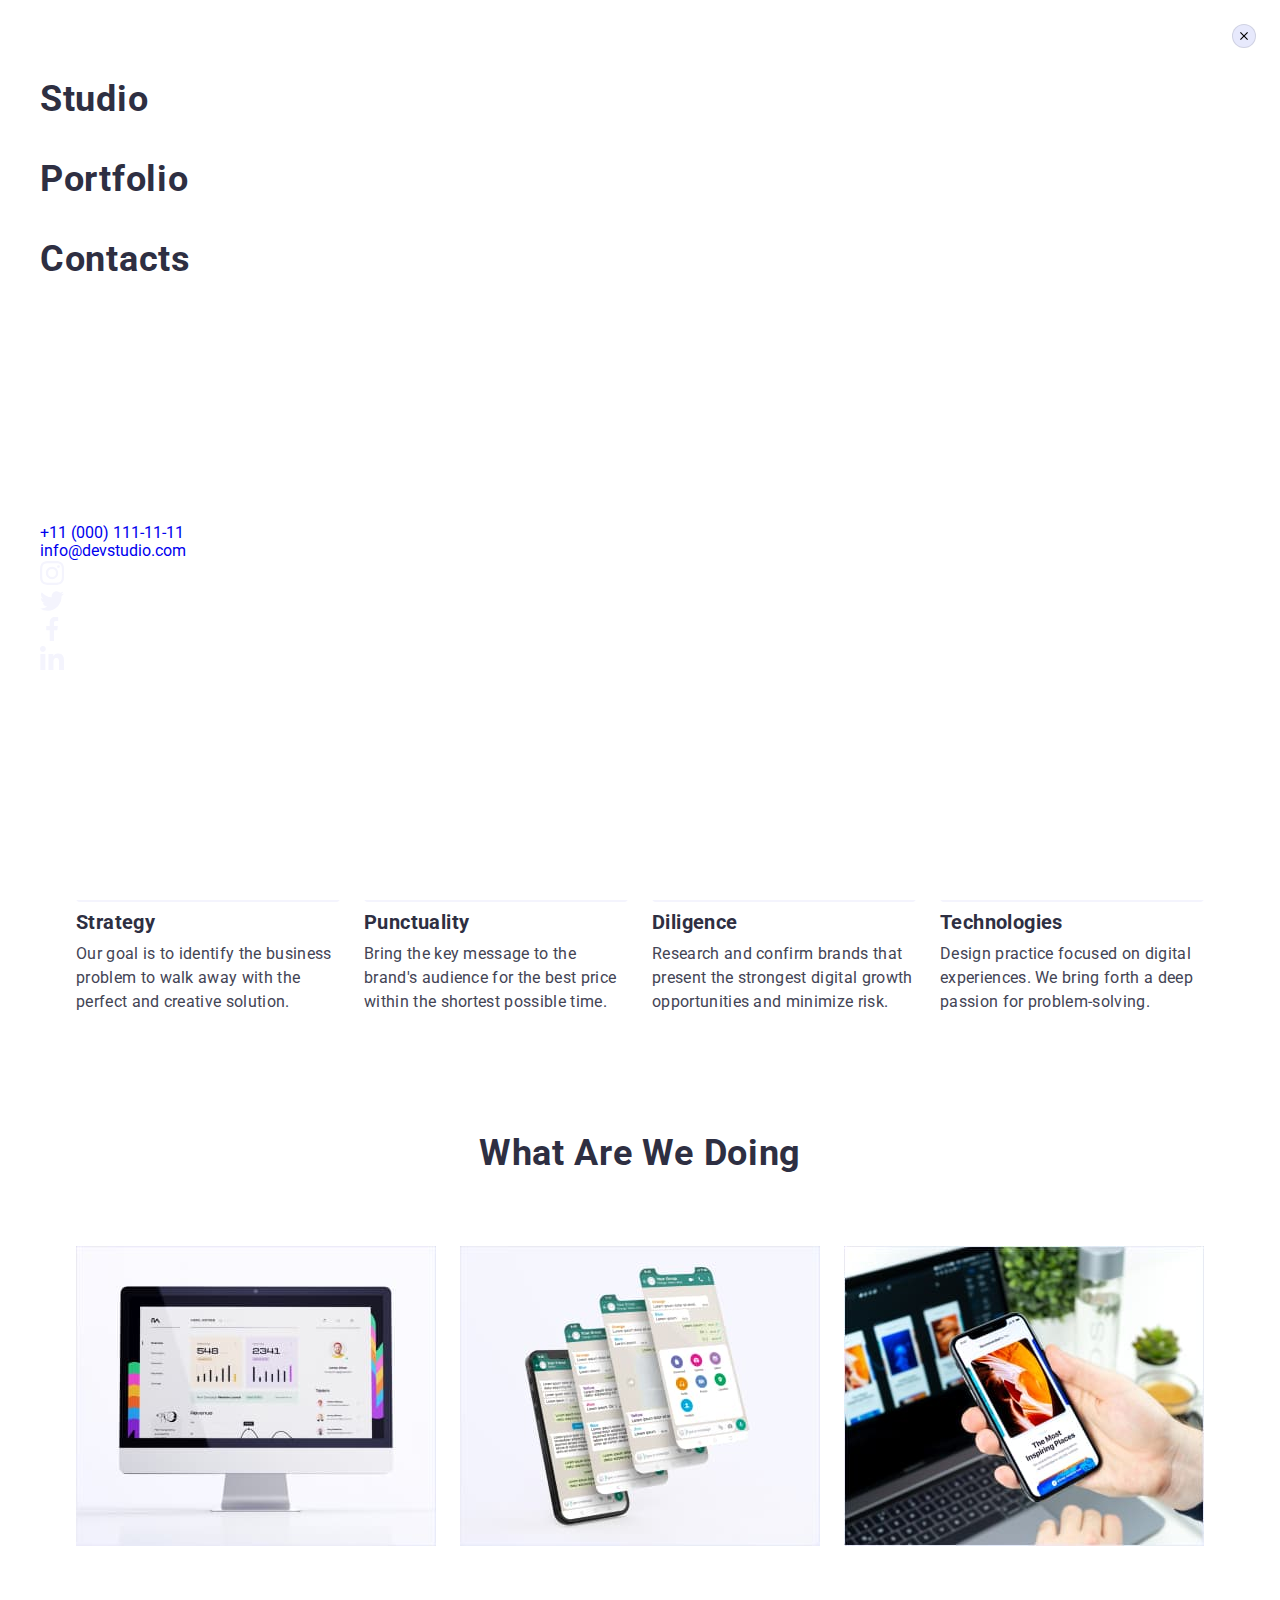
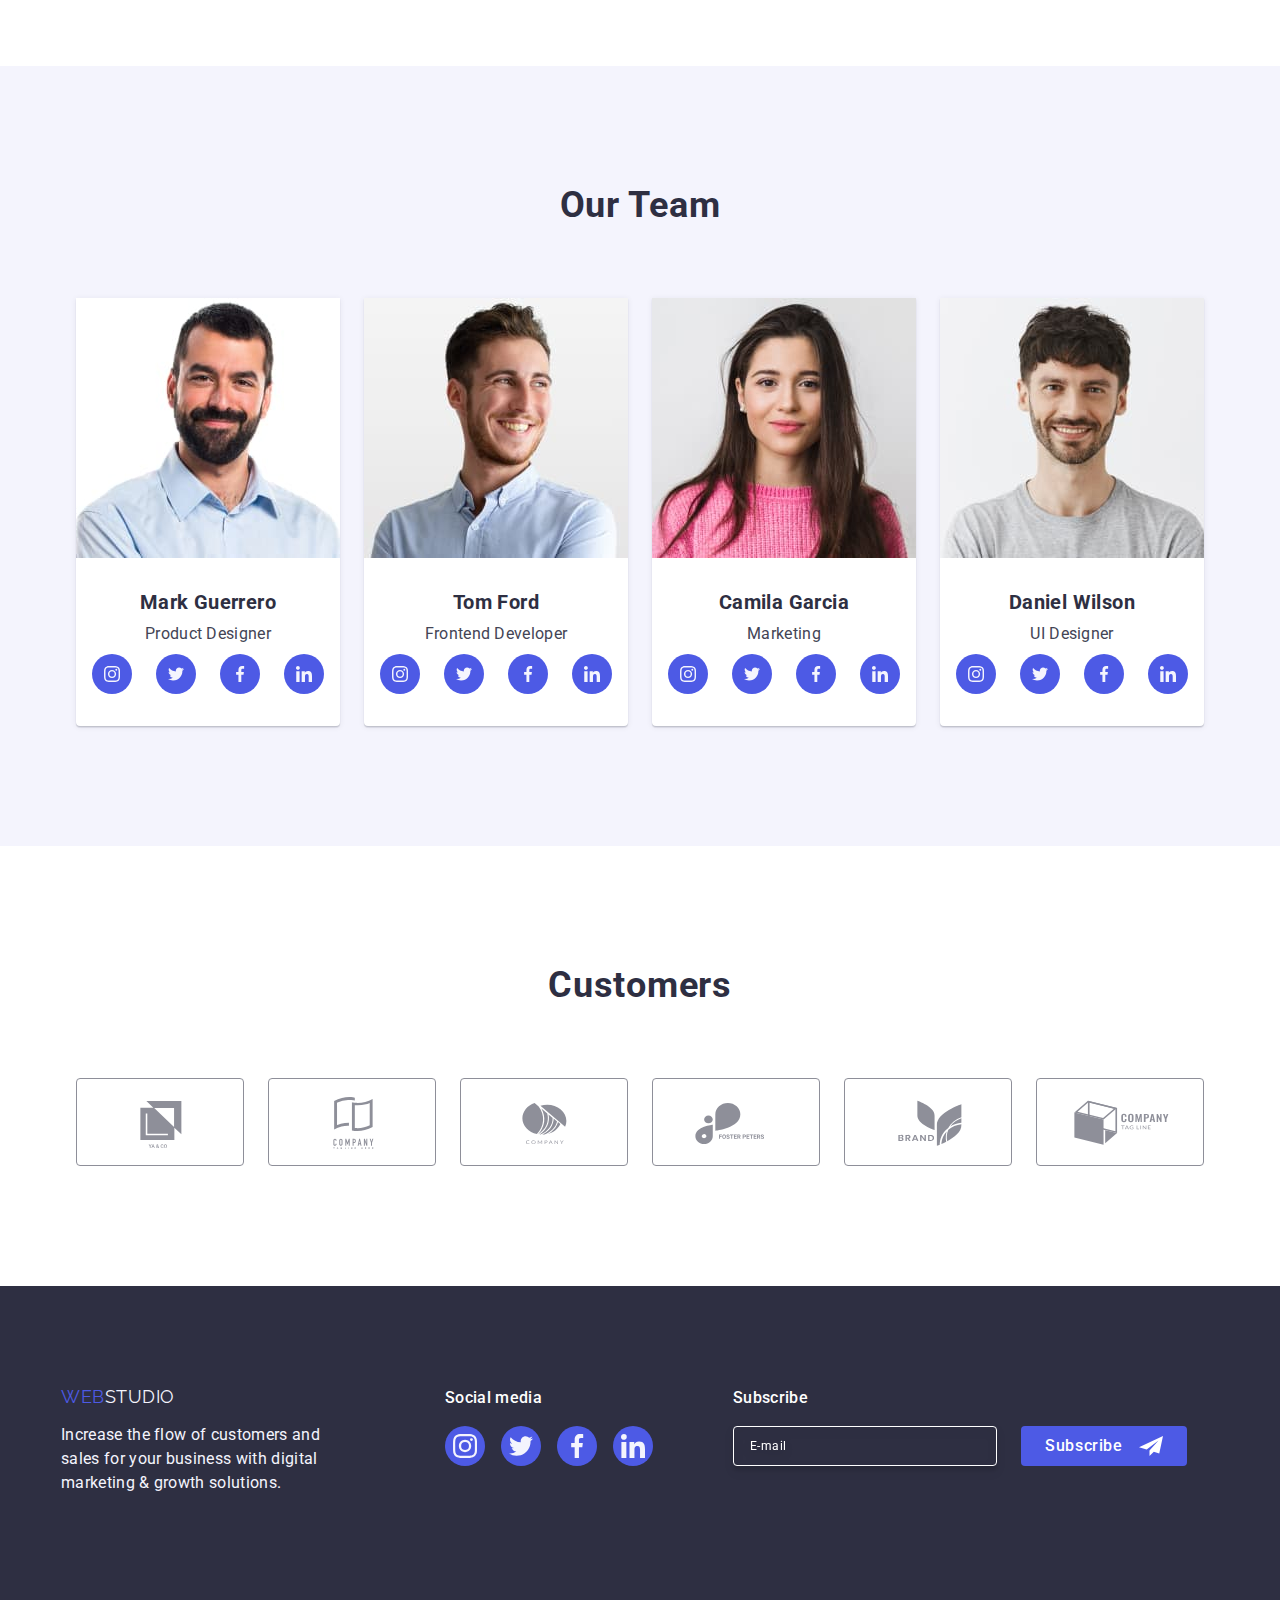
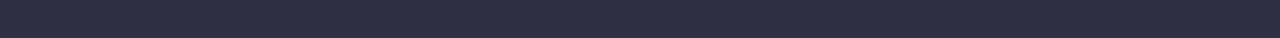
==== commit e7e1c790: "Update index.html and styles" ====
--- a/index.html
+++ b/index.html
@@ -53,6 +53,87 @@
             </li>
           </ul>
         </address>
+        <button type="button" class="humburger-button">
+          <svg class="menu-humburger">
+            <use href="./images/icons.svg#icon-menu-hamburger"></use>
+          </svg>
+        </button>
+      </div>
+
+      <div class="mob-menu">
+        <button type="button" class="close-button" data-modal-close>
+          <svg class="closing-modal" width="8" height="8">
+            <use href="./images/icons.svg#icon-closeblack"></use>
+          </svg>
+        </button>
+        <ul class="list mob-navigation">
+          <li>
+            <a class="link mob-nav" href="./index.html">Studio</a>
+          </li>
+          <li>
+            <a class="link mob-nav" href="./portfolio.html">Portfolio</a>
+          </li>
+          <li><a class="link mob-nav" href="">Contacts</a></li>
+        </ul>
+
+        <ul class="list mob-contacts">
+          <li>
+            <a class="link mob-contact-item" href="tel:+110001111111">
+              +11 (000) 111-11-11</a
+            >
+          </li>
+          <li>
+            <a class="link mob-contact-item" href="mailto:info@devstudio.com"
+              >info@devstudio.com</a
+            >
+          </li>
+        </ul>
+
+        <ul class="list mob-networks">
+          <li class="mob-item">
+            <a class="mob-link" href="">
+              <svg
+                class="icon-mob"
+                width="24"
+                height="24"
+                aria-label="instagram"
+              >
+                <use href="./images/icons.svg#icon-instagram"></use>
+              </svg>
+            </a>
+          </li>
+          <li class="mob-item">
+            <a class="mob-link" href="">
+              <svg class="icon-mob" width="24" height="24" aria-label="twitter">
+                <use href="./images/icons.svg#icon-twitter"></use>
+              </svg>
+            </a>
+          </li>
+          <li class="mob-item">
+            <a class="mob-link" href="">
+              <svg
+                class="icon-mob"
+                width="24"
+                height="24"
+                aria-label="facebook"
+              >
+                <use href="./images/icons.svg#icon-facebook"></use>
+              </svg>
+            </a>
+          </li>
+          <li class="mob-item">
+            <a class="mob-link" href="">
+              <svg
+                class="icon-mob"
+                width="24"
+                height="24"
+                aria-label="linkedin"
+              >
+                <use href="./images/icons.svg#icon-linkedin"></use>
+              </svg>
+            </a>
+          </li>
+        </ul>
       </div>
     </header>
 
@@ -152,6 +233,7 @@
           <ul class="list wawd-list">
             <li class="wawd-item">
               <img
+                srcset="./images/wawd-1.jpg 1x, ./images/wawd-1-2x.jpg 2x"
                 src="./images/wawd-1.jpg"
                 alt="Desktop sites"
                 width="360"
@@ -160,6 +242,7 @@
             </li>
             <li class="wawd-item">
               <img
+                srcset="./images/wawd-2.jpg 1x, ./images/wawd-2-2x.jpg 2x"
                 src="./images/wawd-2.jpg"
                 alt="Mobile applications"
                 width="360"
@@ -168,6 +251,7 @@
             </li>
             <li class="wawd-item">
               <img
+                srcset="./images/wawd-3.jpg 1x, ./images/wawd-3-2x.jpg 2x"
                 src="./images/wawd-3.jpg"
                 alt="Mobile sites"
                 width="360"
@@ -185,6 +269,7 @@
           <ul class="list our-team-list">
             <li class="our-team-item">
               <img
+                srcset="./images/ot-1.jpg 1x, ./images/ot-1-2x.jpg 2x"
                 src="./images/ot-1.jpg"
                 alt="Mark Guerrero"
                 width="264"
@@ -248,6 +333,7 @@
 
             <li class="our-team-item">
               <img
+                srcset="./images/ot-2.jpg 1x, ./images/ot-2-2x.jpg 2x"
                 src="./images/ot-2.jpg"
                 alt="Tom Ford"
                 width="264"
@@ -311,6 +397,7 @@
 
             <li class="our-team-item">
               <img
+                srcset="./images/ot-3.jpg 1x, ./images/ot-3-2x.jpg 2x"
                 src="./images/ot-3.jpg"
                 alt="Camila Garcia"
                 width="264"
@@ -374,6 +461,7 @@
 
             <li class="our-team-item">
               <img
+                srcset="./images/ot-4.jpg 1x, ./images/ot-4-2x.jpg 2x"
                 src="./images/ot-4.jpg"
                 alt="Daniel Wilson"
                 width="264"
--- a/css/styles.css
+++ b/css/styles.css
@@ -92,7 +92,7 @@
 
 .logo {
     padding: 24px 0;
-    margin-right: 76px;
+    margin-right: 120px;
     font-family: 'Raleway', sans-serif;
     color: var(--accent-color-text);
     font-size: 18px;
@@ -106,10 +106,18 @@
 }
 
 .navigation {
-    display: flex;
-    align-items: center;
-    gap: 40px;
-    margin-right: 332px;
+    display: none;
+}
+
+.humburger-button {
+    border: none;
+    background-color: transparent;
+}
+
+.menu-humburger {
+    stroke: var(--second-color-text);
+    width: 32px;
+    height: 32px;
 }
 
 .menu-nav {
@@ -161,10 +169,7 @@
 }
 
 .contacts {
-    display: flex;
-    align-items: center;
-    font-style: normal;
-    gap: 40px;
+    display: none;
 }
 
 .contact-item {
@@ -179,29 +184,76 @@
     color: var(--second-accent-color-text);
 }
 
+.mob-menu {
+    position: fixed;
+    top: 0;
+    z-index: 2;
+    width: 100%;
+    height: 100%;
+    background-color: #FFF;
+    padding-left: 40px;
+    padding-top: 80px;
+}
+
+.mob-navigation {
+    margin-bottom: 244px;
+}
+
+.mob-nav {
+    display: block;
+    font-size: 36px;
+    font-family: Roboto;
+    font-weight: 700;
+    line-height: 1.11;
+    letter-spacing: 0.72px;
+    text-transform: capitalize;
+    color: var(--second-color-text);
+    margin-bottom: 40px;
+}
+
+
+.mob-contacts {}
+
+.mob-contact-item {}
+
+.mob-networks {}
+
+.mob-item {}
+
+.mob-link {}
+
+.icon-mob {}
+
 /* ===================================== MAIN ===================================*/
 
 .hero {
     background-color: var(--second-color-text);
-    background-image: linear-gradient(rgba(46, 47, 66, 0.7), rgba(46, 47, 66, 0.7)), url('../images/people-office.jpg');
-    text-align: center;
-    padding: 188px 0;
-    max-width: 1440px;
+    background-image: linear-gradient(rgba(46, 47, 66, 0.7), rgba(46, 47, 66, 0.7)), url('../images/office-mobile.jpg');
+    text-align: center;
+    padding: 112px 0;
     background-repeat: no-repeat;
     background-position: center;
     background-size: cover;
 }
 
+@media (min-device-pixel-ratio: 2),
+(min-resolution: 192dpi), 
+(min-resolution: 2dppx) {
+    .hero {
+        background-image: linear-gradient(rgba(46, 47, 66, 0.7), rgba(46, 47, 66, 0.7)), url('../images/office-mobile-2x.jpg');
+    }
+}
+
 
 .hero-title {
-    max-width: 496px;
+    max-width: 320px;
     margin-right: auto;
     margin-left: auto;
-    margin-bottom: 48px;
-    font-size: 56px;
-    line-height: 1.07;
-    text-align: center;
-    letter-spacing: 0.02em;
+    margin-bottom: 72px;
+    font-size: 36px;
+    line-height: 1.11;
+    text-align: center;
+    letter-spacing: 0.72px;
     color: #FFFFFF;
 }
 
@@ -925,6 +977,49 @@
         max-width: 768px;
 }
 
+.humburger-button {
+    display: none;
+}
+
+.navigation {
+    display: flex;
+    align-items: center;
+    gap: 40px;
+    margin-right: 122px;
+}
+
+.contacts {
+    display: flex;
+    flex-wrap: wrap;
+    align-items: center;
+    font-style: normal;
+    gap: 12px;
+    font-size: 12px;
+    font-weight: 400;
+    line-height: 1.16;
+    letter-spacing: 0.48px;
+}
+
+.hero {
+    background-image: linear-gradient(rgba(46, 47, 66, 0.7), rgba(46, 47, 66, 0.7)), url('../images/office-tablet.jpg');
+}
+
+@media (min-device-pixel-ratio: 2),
+(min-resolution: 192dpi),
+(min-resolution: 2dppx) {
+    .hero {
+        background-image: linear-gradient(rgba(46, 47, 66, 0.7), rgba(46, 47, 66, 0.7)), url('../images/office-tablet-2x.jpg');
+    }
+}
+
+.hero-title {
+    max-width: 496px;
+    font-size: 56px;
+    line-height: 1.07;
+    letter-spacing: 1.12px;
+    margin-bottom: 36px;
+}
+
 .features-list > .item {
     width: calc((100% - 24px) / 2);
 }
@@ -979,6 +1074,7 @@
 .footer-text {
     text-align: left;
 }
+
     }
 
 @media screen and (min-width:1158px) {
@@ -988,9 +1084,49 @@
         padding-right: 15px;
     }
 
-    .features-list > .item {
+.humburger-button {
+    display: none;
+}    
+
+.logo {
+    margin-right: 76px;
+    }
+
+.navigation {
+    margin-right: 332px;
+}
+
+.contacts {
+    font-size: 16px;
+    line-height: 1.5px;
+    letter-spacing: 0.32px;
+    gap: 40px;
+}
+
+.hero {
+    background-image: linear-gradient(rgba(46, 47, 66, 0.7), rgba(46, 47, 66, 0.7)), url('../images/people-office.jpg');
+    padding: 188px 0;
+}
+
+@media (min-device-pixel-ratio: 2),
+(min-resolution: 192dpi),
+(min-resolution: 2dppx) {
+    .hero {
+        background-image: linear-gradient(rgba(46, 47, 66, 0.7), rgba(46, 47, 66, 0.7)), url('../images/people-office-2x.jpg');
+    }
+}
+
+.hero-title {
+    margin-bottom: 48px;
+    }
+
+.wawd {
+    display: block;
+}
+
+.features-list > .item {
     width: calc((100% - 72px) / 4);
-}
+    }
 
 .icon-features-list {
     display: flex;
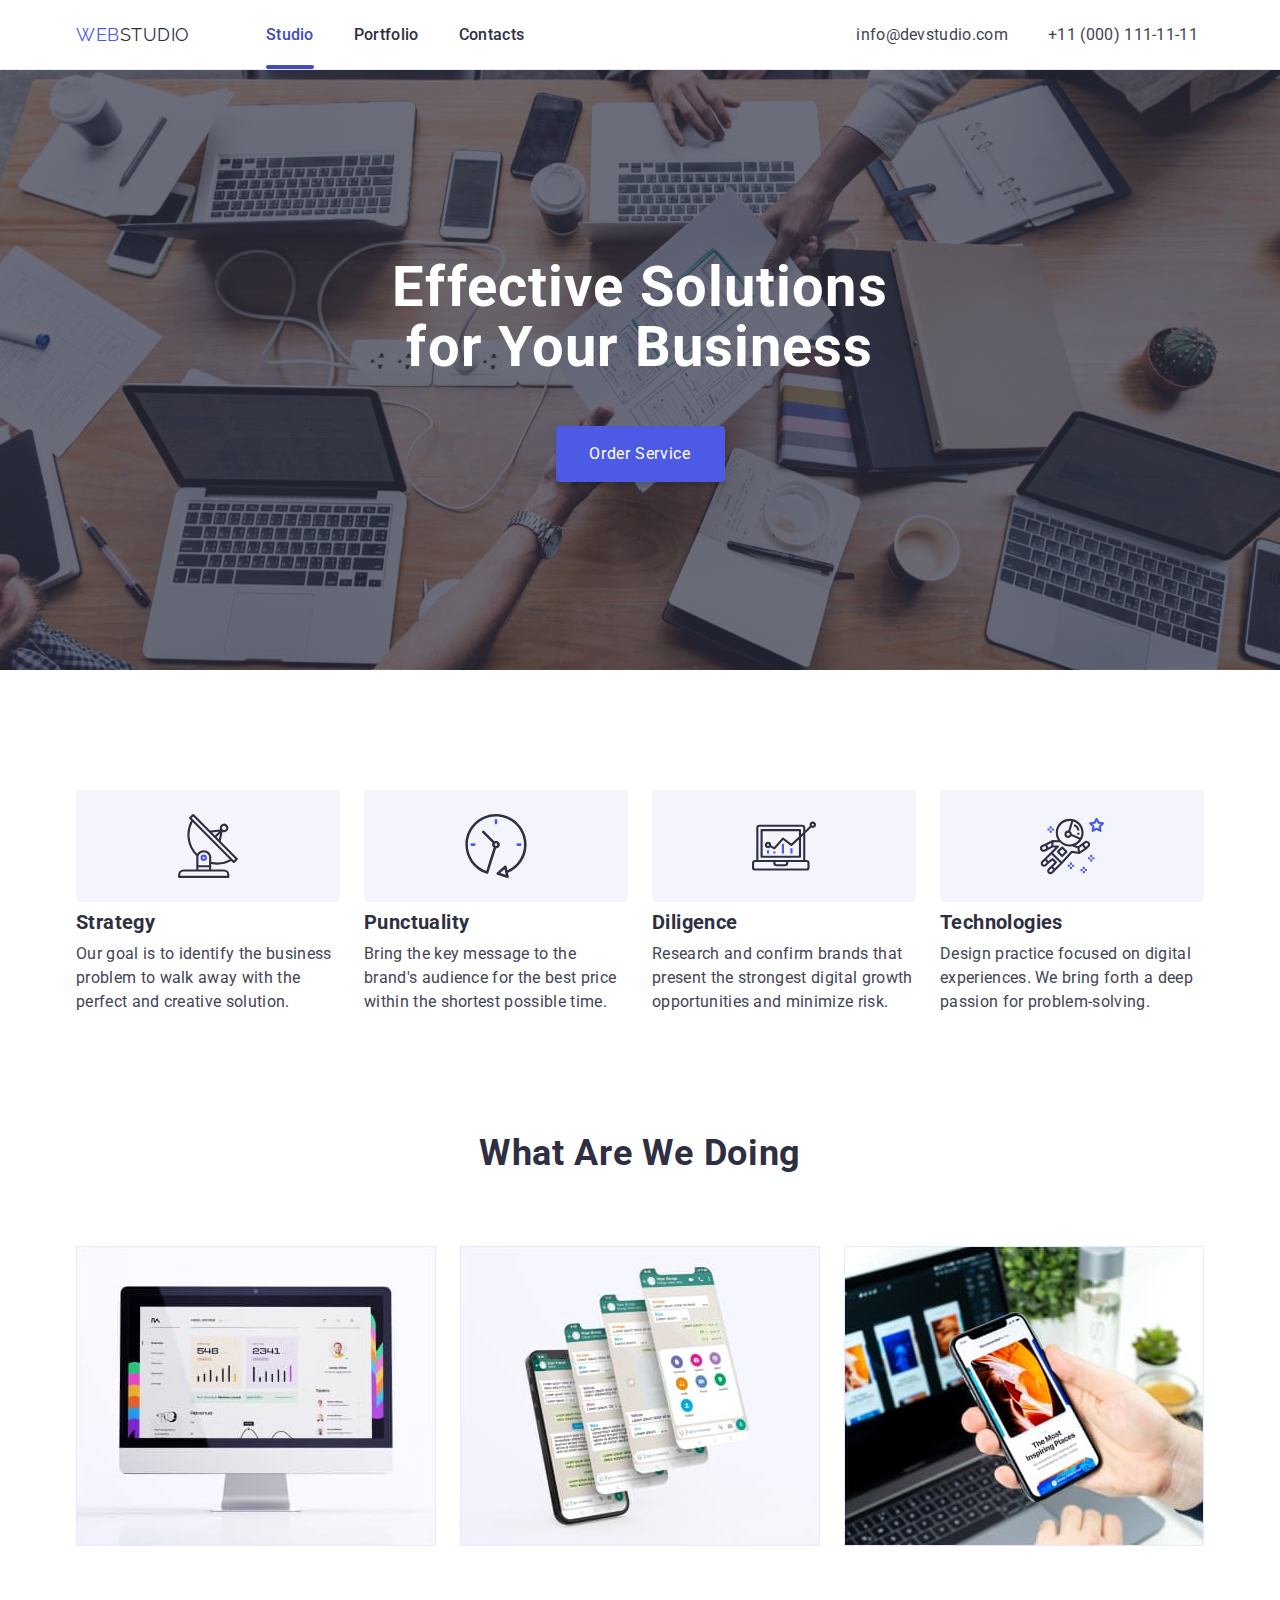
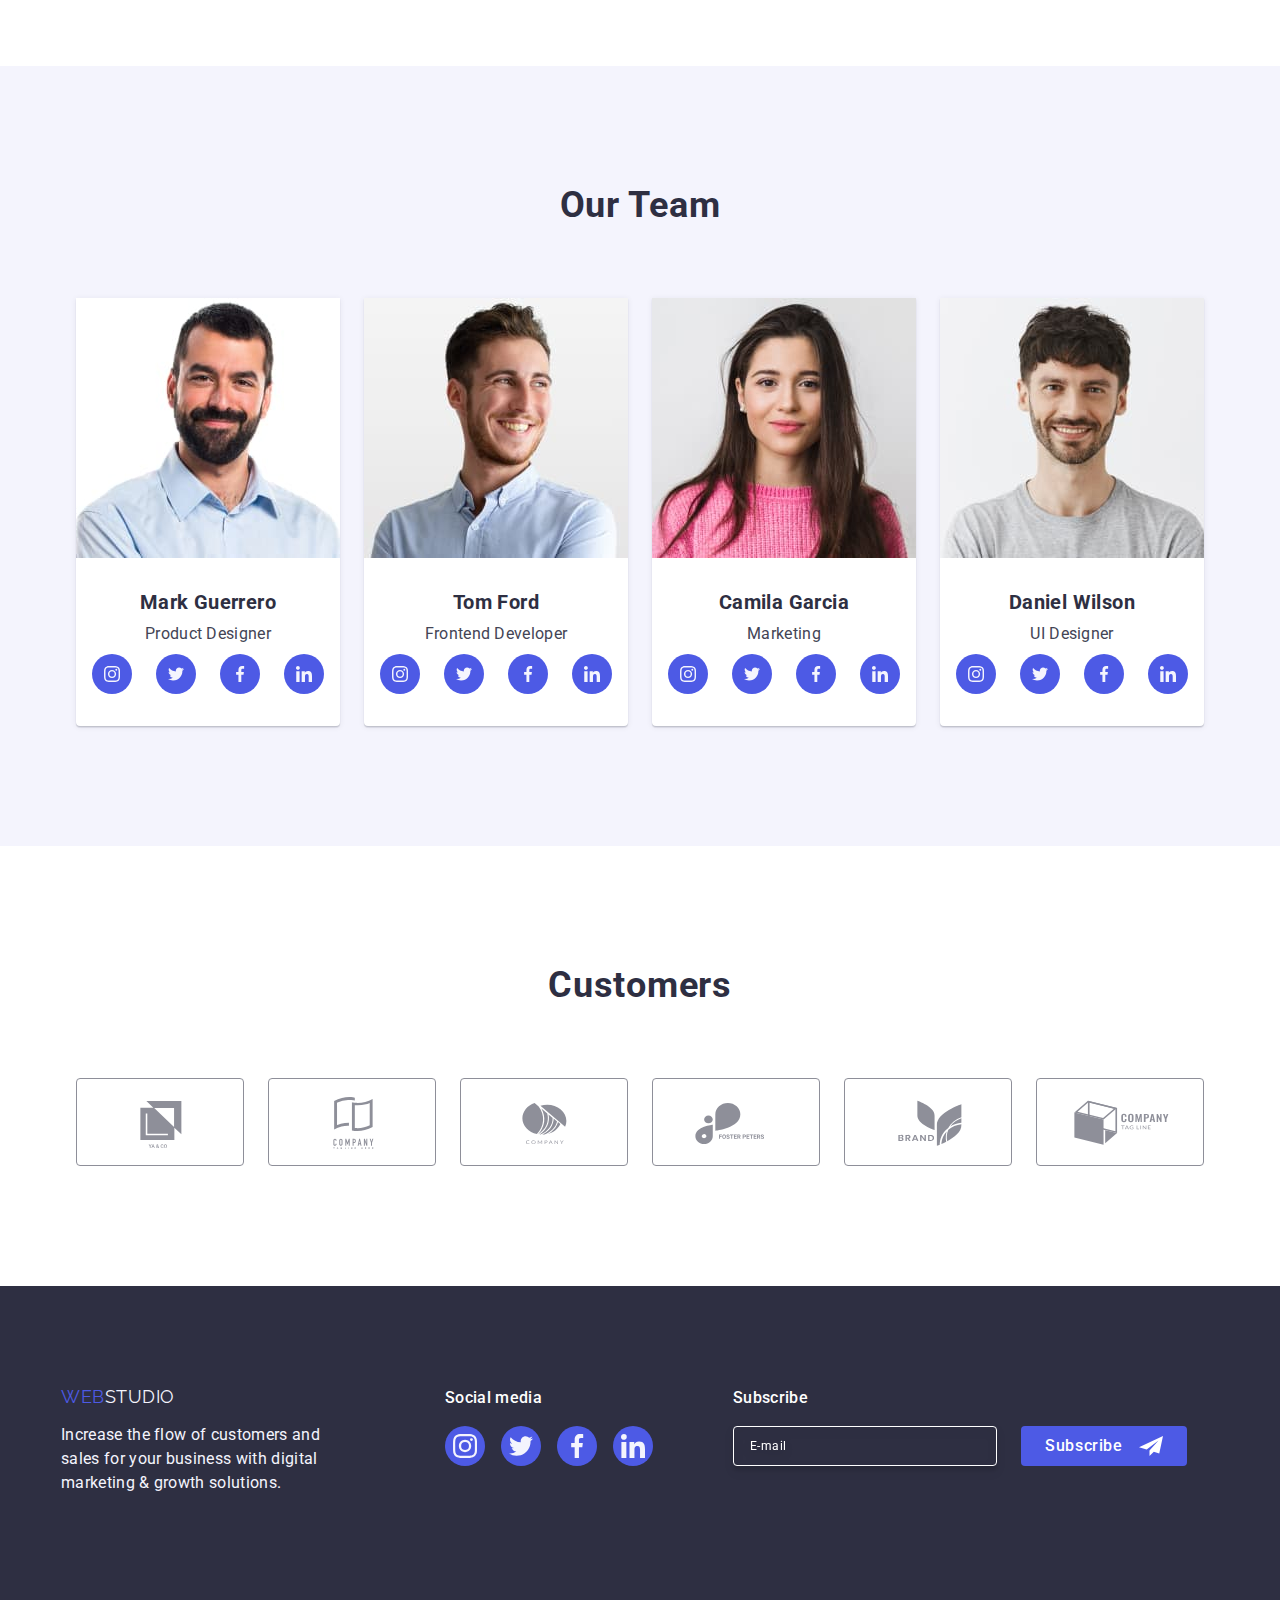
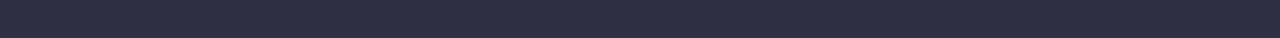
==== commit 726cdec3: "Update index.html, styles and menu,js" ====
--- a/index.html
+++ b/index.html
@@ -53,16 +53,16 @@
             </li>
           </ul>
         </address>
-        <button type="button" class="humburger-button">
+        <button type="button" class="humburger-button" data-menu-open>
           <svg class="menu-humburger">
             <use href="./images/icons.svg#icon-menu-hamburger"></use>
           </svg>
         </button>
       </div>
 
-      <div class="mob-menu">
-        <button type="button" class="close-button" data-modal-close>
-          <svg class="closing-modal" width="8" height="8">
+      <div class="mob-menu is-hidden" data-menu>
+        <button type="button" class="mob-close-button" data-menu-close>
+          <svg class="closing-mob-modal" width="8" height="8">
             <use href="./images/icons.svg#icon-closeblack"></use>
           </svg>
         </button>
@@ -78,12 +78,12 @@
 
         <ul class="list mob-contacts">
           <li>
-            <a class="link mob-contact-item" href="tel:+110001111111">
+            <a class="link mob-contact-tel" href="tel:+110001111111">
               +11 (000) 111-11-11</a
             >
           </li>
           <li>
-            <a class="link mob-contact-item" href="mailto:info@devstudio.com"
+            <a class="link mob-contact-email" href="mailto:info@devstudio.com"
               >info@devstudio.com</a
             >
           </li>
@@ -779,5 +779,6 @@
       </div>
     </div>
     <script src="./js/modal.js"></script>
+    <script src="./js/menu.js"></script>
   </body>
 </html>
--- a/css/styles.css
+++ b/css/styles.css
@@ -92,7 +92,7 @@
 
 .logo {
     padding: 24px 0;
-    margin-right: 120px;
+    margin-right: 141px;
     font-family: 'Raleway', sans-serif;
     color: var(--accent-color-text);
     font-size: 18px;
@@ -184,6 +184,39 @@
     color: var(--second-accent-color-text);
 }
 
+.mob-close-button {
+    position: absolute;
+    width: 24px;
+    height: 24px;
+    top: 24px;
+    right: 24px;
+    display: flex;
+    align-items: center;
+    justify-content: center;
+    background-color: rgba(231, 233, 252, 0.1);
+    border: 1px solid rgb(46, 47, 66, 0.1);
+    border-radius: 50%;
+    padding: 0;
+    margin-left: 360px;
+    cursor: pointer;
+    transition: background-color 250ms cubic-bezier(0.4, 0, 0.2, 1), border 250ms cubic-bezier(0.4, 0, 0.2, 1);
+}
+
+.mob-close-button:hover,
+.mob-close-button:focus {
+    background-color: var(--second-accent-color-text);
+    border: none;
+}
+
+.closing-mob-modal {
+    transition: fill 250ms cubic-bezier(0.4, 0, 0.2, 1);
+}
+
+.mob-close-button:hover,
+.mob-close-button:focus .closing-mob-modal {
+    fill: #ffffff;
+}
+
 .mob-menu {
     position: fixed;
     top: 0;
@@ -193,6 +226,10 @@
     background-color: #FFF;
     padding-left: 40px;
     padding-top: 80px;
+    display: flex;
+    flex-direction: column;
+    justify-content: space-between;
+    overflow: auto;
 }
 
 .mob-navigation {
@@ -209,20 +246,71 @@
     text-transform: capitalize;
     color: var(--second-color-text);
     margin-bottom: 40px;
-}
-
-
-.mob-contacts {}
-
-.mob-contact-item {}
-
-.mob-networks {}
-
-.mob-item {}
-
-.mob-link {}
-
-.icon-mob {}
+    transition: color var(--transition);
+}
+
+.mob-nav:hover, .mob-nav:focus {
+    color: var(--second-accent-color-text);
+}
+
+.mob-contacts {
+    margin-bottom: 48px;
+}
+
+.mob-contact-tel { 
+    display: inline-block;
+    font-size: 36px;
+    font-weight: 700;
+    line-height: 1.11;
+    letter-spacing: 0.72px;
+    text-transform: capitalize;
+    color: var(--main-color-text);
+    margin-bottom: 40px;
+    transition: color var(--transition);
+}
+
+.mob-contact-email {
+    display: inline-block;
+    font-size: 20px;
+    font-weight: 500;
+    line-height: 1.2;
+    letter-spacing: 0.4px;
+    color: var(--main-color-text);
+    transition: color var(--transition);
+}
+
+.mob-contact-tel:hover,
+.mob-contact-tel:focus {
+    color: var(--accent-color-text);
+}
+
+.mob-contact-email:hover, .mob-contact-email:focus {
+    color: var(--accent-color-text);
+}
+
+.mob-networks {
+    display: flex;
+    gap: 56px;
+}
+
+.mob-item {
+    margin-bottom: 40px;
+}
+
+.mob-link {
+    display: flex;
+    justify-content: center;
+    align-items: center;
+    width: 40px;
+    height: 40px;
+    background: var(--accent-color-text);
+    border-radius: 50%;
+    transition: background-color 250ms cubic-bezier(0.4, 0, 0.2, 1);
+}
+
+.icon-mob {
+    fill: var(--third-accent-color);
+}
 
 /* ===================================== MAIN ===================================*/
 
@@ -969,6 +1057,10 @@
         .footer-input {
             width: 398px;
         }
+
+        .logo {
+            margin-right: 249px;
+        }
 }
 
 
@@ -979,6 +1071,10 @@
 
 .humburger-button {
     display: none;
+}
+
+.logo {
+    margin-right: 120px;
 }
 
 .navigation {
